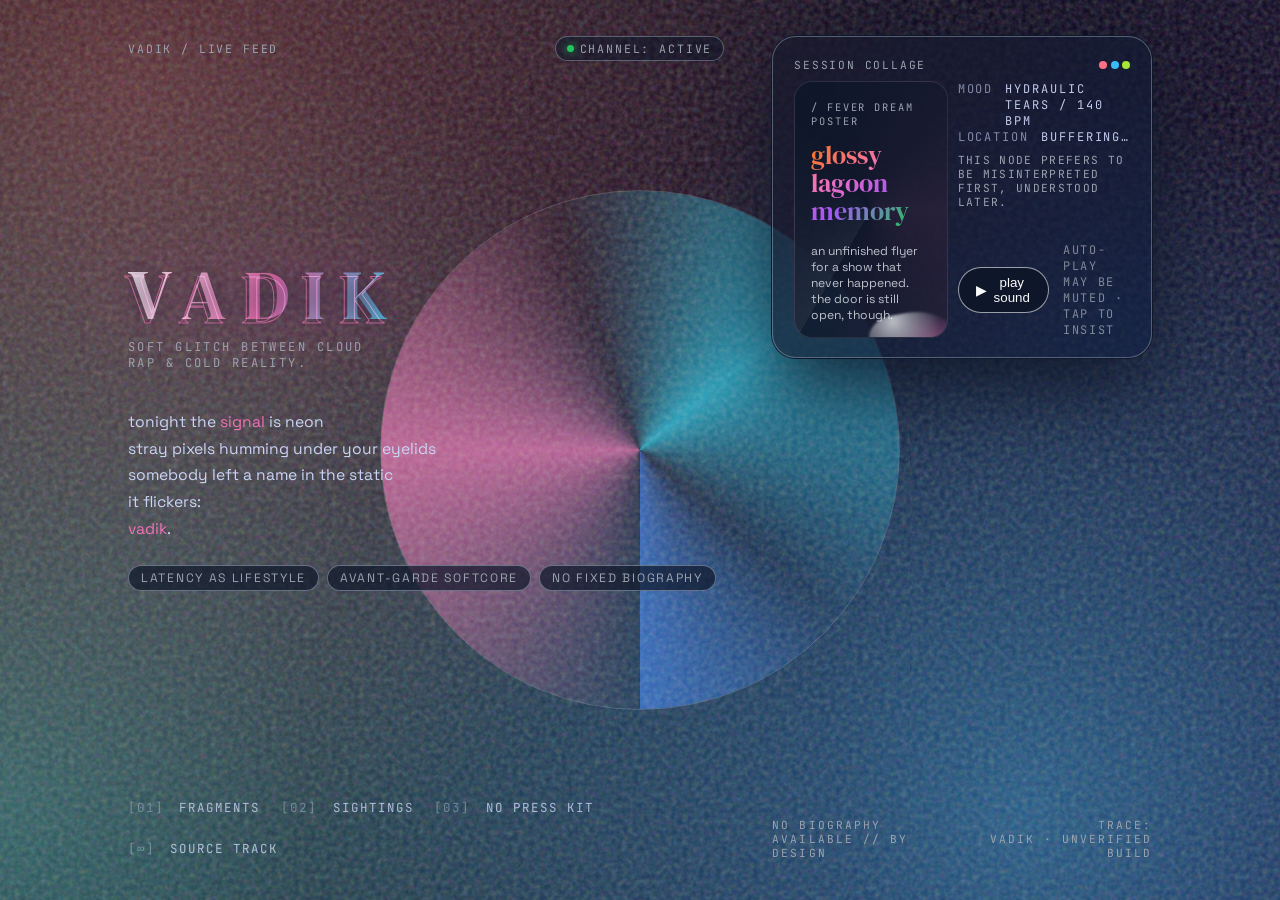
==== index.html @ 62a89b30 "Update index.html" ====
<!DOCTYPE html>
<html lang="en">
<head>
  <meta charset="UTF-8" />
  <title>VADIK :: overexposed / underdefined</title>
  <meta name="viewport" content="width=device-width, initial-scale=1.0" />

  <!-- Fonts -->
  <link rel="preconnect" href="https://fonts.googleapis.com">
  <link rel="preconnect" href="https://fonts.gstatic.com" crossorigin>
  <link
    href="https://fonts.googleapis.com/css2?family=Space+Grotesk:wght@300;400;500;700&family=DM+Serif+Display&family=JetBrains+Mono:wght@300;400;500&display=swap"
    rel="stylesheet">

  <style>
    :root {
      --bg-0: #05010a;
      --bg-1: #0b0329;
      --bg-2: #e11d48;
      --bg-3: #22d3ee;
      --fg-main: #f9fafb;
      --fg-soft: #cbd5f5;
      --fg-muted: #9ca3af;
      --accent-1: #f97316;
      --accent-2: #8b5cf6;
    }

    * {
      margin: 0;
      padding: 0;
      box-sizing: border-box;
    }

    html, body {
      height: 100%;
      width: 100%;
    }

    body {
      font-family: "Space Grotesk", system-ui, -apple-system, BlinkMacSystemFont, "Segoe UI", sans-serif;
      background:
        radial-gradient(circle at 10% 10%, rgba(248, 113, 113, 0.34), transparent 55%),
        radial-gradient(circle at 80% 90%, rgba(56, 189, 248, 0.46), transparent 55%),
        radial-gradient(circle at 0% 90%, rgba(94, 234, 212, 0.4), transparent 55%),
        linear-gradient(135deg, var(--bg-0), var(--bg-1));
      color: var(--fg-main);
      overflow: hidden;
      position: relative;
      isolation: isolate;
    }

    /* noisy overlay */
    .noise {
      position: fixed;
      inset: -10px;
      pointer-events: none;
      mix-blend-mode: soft-light;
      opacity: 0.35;
      z-index: -1;
      background-image: url("data:image/svg+xml,%3Csvg viewBox='0 0 140 140' xmlns='http://www.w3.org/2000/svg'%3E%3Cfilter id='n'%3E%3CfeTurbulence type='fractalNoise' baseFrequency='1.2' numOctaves='2' stitchTiles='noStitch'/%3E%3C/filter%3E%3Crect width='100%25' height='100%25' filter='url(%23n)' opacity='0.9'/%3E%3C/svg%3E");
    }

    /* rotating halo disc */
    .halo {
      position: fixed;
      width: 520px;
      height: 520px;
      border-radius: 50%;
      border: 1px solid rgba(248, 250, 252, 0.18);
      top: 50%;
      left: 50%;
      transform: translate(-50%, -50%);
      mix-blend-mode: screen;
      pointer-events: none;
      overflow: hidden;
    }

    .halo::before {
      content: "";
      position: absolute;
      inset: -40%;
      background:
        conic-gradient(from 180deg,
          rgba(244, 114, 182, 0.0) 0deg,
          rgba(244, 114, 182, 0.9) 90deg,
          rgba(59, 130, 246, 0.0) 160deg,
          rgba(34, 211, 238, 0.9) 230deg,
          rgba(244, 114, 182, 0.0) 310deg,
          rgba(59, 130, 246, 0.8) 360deg
        );
      animation: spin 32s linear infinite;
      opacity: 0.75;
    }

    @keyframes spin {
      to {
        transform: rotate(360deg);
      }
    }

    /* layout */
    .shell {
      position: relative;
      display: grid;
      grid-template-columns: minmax(0, 2.2fr) minmax(0, 1.4fr);
      gap: 3rem;
      padding: 2.25rem 3rem 2.5rem;
      height: 100vh;
      max-width: 1120px;
      margin: 0 auto;
      z-index: 1;
    }

    @media (max-width: 880px) {
      .shell {
        grid-template-columns: minmax(0, 1fr);
        padding: 1.8rem 1.4rem 2.1rem;
      }
    }

    .left {
      display: flex;
      flex-direction: column;
      justify-content: space-between;
      min-height: 0;
    }

    .right {
      display: flex;
      flex-direction: column;
      justify-content: space-between;
      gap: 1.75rem;
      min-height: 0;
    }

    /* header strip */
    .top-bar {
      display: flex;
      justify-content: space-between;
      align-items: center;
      font-family: "JetBrains Mono", monospace;
      font-size: 0.72rem;
      letter-spacing: 0.16em;
      text-transform: uppercase;
      color: var(--fg-muted);
    }

    .top-pill {
      padding: 0.24rem 0.7rem;
      border-radius: 999px;
      border: 1px solid rgba(148, 163, 184, 0.5);
      background: rgba(15, 23, 42, 0.55);
      display: inline-flex;
      align-items: center;
      gap: 0.35rem;
    }

    .top-dot {
      width: 7px;
      height: 7px;
      border-radius: 999px;
      background: #22c55e;
      box-shadow: 0 0 9px rgba(34, 197, 94, 0.9);
    }

    /* main wordmark */
    .brand {
      margin-top: 2.2rem;
      position: relative;
    }

    .brand-name {
      font-family: "DM Serif Display", "Times New Roman", serif;
      font-size: clamp(3rem, 6vw, 4.4rem);
      letter-spacing: 0.24em;
      text-transform: uppercase;
      line-height: 0.9;
      position: relative;
      display: inline-block;
    }

    .brand-name::before {
      content: "VADIK";
      position: absolute;
      inset: 0;
      transform: translate(-3px, 4px);
      color: transparent;
      -webkit-text-stroke: 1px rgba(244, 114, 182, 0.9);
      text-stroke: 1px rgba(244, 114, 182, 0.9);
      opacity: 0.7;
      mix-blend-mode: screen;
    }

    .brand-name span {
      background: linear-gradient(110deg, #f9fafb, #f472b6, #22d3ee);
      -webkit-background-clip: text;
      background-clip: text;
      color: transparent;
      text-shadow:
        0 0 28px rgba(15, 23, 42, 0.9),
        0 0 60px rgba(244, 114, 182, 0.85);
    }

    .brand-caption {
      margin-top: 0.8rem;
      font-family: "JetBrains Mono", monospace;
      font-size: 0.76rem;
      text-transform: uppercase;
      letter-spacing: 0.2em;
      color: var(--fg-muted);
      max-width: 16rem;
    }

    /* poetic block */
    .poem {
      margin-top: 2.4rem;
      font-size: 0.98rem;
      max-width: 30rem;
      line-height: 1.7;
      color: var(--fg-soft);
    }

    .poem span.accent {
      color: #f472b6;
    }

    .labels-row {
      display: flex;
      flex-wrap: wrap;
      gap: 0.5rem;
      margin-top: 1.4rem;
    }

    .label {
      border-radius: 999px;
      padding: 0.26rem 0.75rem;
      border: 1px solid rgba(148, 163, 184, 0.6);
      background: rgba(15, 23, 42, 0.7);
      font-size: 0.76rem;
      text-transform: uppercase;
      letter-spacing: 0.14em;
      color: var(--fg-muted);
    }

    /* bottom left: small nav */
    .nav-row {
      margin-top: 2.6rem;
      display: flex;
      flex-wrap: wrap;
      gap: 1.3rem;
      font-family: "JetBrains Mono", monospace;
      font-size: 0.78rem;
      text-transform: uppercase;
      letter-spacing: 0.16em;
    }

    .nav-link {
      position: relative;
      color: var(--fg-soft);
      text-decoration: none;
      padding-bottom: 0.18rem;
      opacity: 0.82;
    }

    .nav-link::after {
      content: "";
      position: absolute;
      left: 0;
      bottom: 0;
      width: 0%;
      height: 1px;
      background: linear-gradient(90deg, #f97316, #f472b6, #22d3ee);
      transition: width 0.32s ease-out;
    }

    .nav-link:hover::after {
      width: 100%;
    }

    .nav-link span.key {
      opacity: 0.5;
      margin-right: 0.4rem;
    }

    /* right side: collage + “terminal” + audio */
    .block {
      border-radius: 24px;
      border: 1px solid rgba(148, 163, 184, 0.5);
      background:
        linear-gradient(135deg, rgba(15, 23, 42, 0.8), rgba(15, 23, 42, 0.65));
      box-shadow:
        0 0 0 1px rgba(15, 23, 42, 1),
        0 30px 80px rgba(15, 23, 42, 0.9);
      padding: 1.3rem 1.3rem 1.15rem;
      position: relative;
      overflow: hidden;
    }

    .block::before {
      content: "";
      position: absolute;
      inset: -60%;
      background:
        radial-gradient(circle at 20% 20%, rgba(248, 113, 113, 0.15), transparent 65%),
        radial-gradient(circle at 80% 80%, rgba(59, 130, 246, 0.2), transparent 70%);
      opacity: 0.9;
      mix-blend-mode: soft-light;
      pointer-events: none;
    }

    .block-inner {
      position: relative;
      z-index: 1;
    }

    .block-header {
      display: flex;
      align-items: center;
      justify-content: space-between;
      font-family: "JetBrains Mono", monospace;
      font-size: 0.7rem;
      text-transform: uppercase;
      letter-spacing: 0.16em;
      color: var(--fg-muted);
      margin-bottom: 0.6rem;
    }

    .block-dots {
      display: inline-flex;
      gap: 0.22rem;
    }

    .dot {
      width: 8px;
      height: 8px;
      border-radius: 999px;
      background: #6b7280;
    }

    .dot--pink { background: #fb7185; }
    .dot--blue { background: #38bdf8; }
    .dot--lime { background: #a3e635; }

    .canvas {
      display: grid;
      grid-template-columns: 3fr 2fr;
      gap: 0.6rem;
      margin-top: 0.4rem;
      align-items: stretch;
    }

    @media (max-width: 880px) {
      .canvas {
        grid-template-columns: minmax(0, 1fr);
      }
    }

    .poster {
      border-radius: 18px;
      border: 1px solid rgba(248, 250, 252, 0.1);
      background:
        linear-gradient(145deg, rgba(15, 23, 42, 0.95), rgba(15, 23, 42, 0.7)),
        conic-gradient(from 210deg, rgba(248, 250, 252, 0.3), transparent, rgba(244, 114, 182, 0.5), transparent);
      padding: 1.1rem 1rem 0.9rem;
      position: relative;
      overflow: hidden;
    }

    .poster-tag {
      font-family: "JetBrains Mono", monospace;
      font-size: 0.65rem;
      letter-spacing: 0.18em;
      text-transform: uppercase;
      color: var(--fg-muted);
      margin-bottom: 0.8rem;
    }

    .poster-main {
      font-family: "DM Serif Display", serif;
      font-size: 1.6rem;
      line-height: 1.1;
      max-width: 11rem;
    }

    .poster-main span {
      background: linear-gradient(130deg, #f97316, #f472b6, #a855f7, #22c55e);
      -webkit-background-clip: text;
      background-clip: text;
      color: transparent;
    }

    .poster-scribble {
      position: absolute;
      right: -8%;
      bottom: -16%;
      width: 58%;
      aspect-ratio: 4 / 3;
      border-radius: 36% 64% 56% 44%;
      background:
        radial-gradient(circle at 30% 10%, rgba(248, 250, 252, 0.9), transparent 55%),
        radial-gradient(circle at 70% 80%, rgba(244, 114, 182, 0.9), transparent 62%);
      mix-blend-mode: screen;
      opacity: 0.8;
      filter: blur(1px);
      transform: rotate(-10deg);
    }

    .poster-caption {
      margin-top: 1.1rem;
      font-size: 0.76rem;
      color: rgba(209, 213, 219, 0.9);
      max-width: 14rem;
    }

    .side-meta {
      display: flex;
      flex-direction: column;
      justify-content: space-between;
      gap: 0.8rem;
      font-family: "JetBrains Mono", monospace;
      font-size: 0.75rem;
      color: var(--fg-soft);
    }

    .meta-line {
      display: flex;
      justify-content: space-between;
      gap: 0.75rem;
      text-transform: uppercase;
      letter-spacing: 0.16em;
    }

    .meta-label {
      opacity: 0.6;
    }

    .meta-value {
      opacity: 0.95;
    }

    .meta-small {
      margin-top: 0.5rem;
      font-size: 0.7rem;
      color: var(--fg-muted);
      letter-spacing: 0.12em;
      text-transform: uppercase;
    }

    /* audio controls */
    .audio-strip {
      margin-top: 1.1rem;
      display: flex;
      align-items: center;
      justify-content: space-between;
      gap: 0.9rem;
      font-family: "JetBrains Mono", monospace;
      font-size: 0.74rem;
      color: var(--fg-muted);
      text-transform: uppercase;
      letter-spacing: 0.14em;
    }

    .audio-button {
      border-radius: 999px;
      border: 1px solid rgba(248, 250, 252, 0.6);
      padding: 0.42rem 1.1rem;
      background: rgba(15, 23, 42, 0.9);
      color: var(--fg-main);
      cursor: pointer;
      display: inline-flex;
      align-items: center;
      gap: 0.4rem;
      transition: transform 0.09s ease-out, box-shadow 0.09s ease-out, background 0.2s ease;
      box-shadow: 0 0 0 rgba(248, 250, 252, 0);
    }

    .audio-button:hover {
      transform: translateY(-1px);
      box-shadow: 0 10px 24px rgba(15, 23, 42, 0.9);
      background: linear-gradient(120deg, rgba(248, 250, 252, 0.9), rgba(248, 250, 252, 0.8));
      color: #020617;
    }

    .audio-status {
      opacity: 0.8;
    }

    .audio-icon {
      font-size: 0.9rem;
    }

    /* bottom right: footer text */
    .footer {
      font-family: "JetBrains Mono", monospace;
      font-size: 0.7rem;
      color: var(--fg-muted);
      text-transform: uppercase;
      letter-spacing: 0.18em;
      display: flex;
      justify-content: space-between;
      gap: 0.8rem;
      margin-top: 0.6rem;
    }

    .footer span:nth-child(2) {
      text-align: right;
    }

    /* hidden YouTube iframe: audio only */
    .audio-shell {
      position: fixed;
      width: 1px;
      height: 1px;
      bottom: 0;
      left: 0;
      opacity: 0;
      pointer-events: none;
      z-index: -1;
    }
  </style>
</head>
<body>
  <div class="noise"></div>
  <div class="halo"></div>

  <!-- Hidden audio-only YouTube player
       Replace scQsuuFqCrA with your preferred video ID.
       Note: many browsers will block autoplay with sound until the user interacts. -->
  <div class="audio-shell" aria-hidden="true">
    <iframe
      id="bg-audio"
      src="https://www.youtube.com/embed/scQsuuFqCrA?autoplay=1&controls=0&loop=1&playlist=scQsuuFqCrA"
      title="Background audio"
      frameborder="0"
      allow="autoplay; encrypted-media"
      allowfullscreen>
    </iframe>
  </div>

  <main class="shell">
    <section class="left">
      <header class="top-bar">
        <span>VADIK / live feed</span>
        <span class="top-pill">
          <span class="top-dot"></span>
          channel: active
        </span>
      </header>

      <div>
        <div class="brand">
          <div class="brand-name">
            <span>VADIK</span>
          </div>
          <div class="brand-caption">
            soft glitch between cloud rap &amp; cold reality.
          </div>
        </div>

        <div class="poem">
          tonight the <span class="accent">signal</span> is neon<br>
          stray pixels humming under your eyelids<br>
          somebody left a name in the static<br>
          it flickers:<br>
          <span class="accent">vadik</span>.
        </div>

        <div class="labels-row">
          <span class="label">latency as lifestyle</span>
          <span class="label">avant-garde softcore</span>
          <span class="label">no fixed biography</span>
        </div>
      </div>

      <div>
        <nav class="nav-row">
          <!-- replace hrefs later with your real links -->
          <a class="nav-link" href="#">
            <span class="key">[01]</span> fragments
          </a>
          <a class="nav-link" href="#">
            <span class="key">[02]</span> sightings
          </a>
          <a class="nav-link" href="#">
            <span class="key">[03]</span> no press kit
          </a>
          <a class="nav-link" href="https://youtube.com/watch?v=scQsuuFqCrA" target="_blank" rel="noopener">
            <span class="key">[∞]</span> source track
          </a>
        </nav>
      </div>
    </section>

    <section class="right">
      <div class="block">
        <div class="block-inner">
          <div class="block-header">
            <span>SESSION COLLAGE</span>
            <div class="block-dots">
              <span class="dot dot--pink"></span>
              <span class="dot dot--blue"></span>
              <span class="dot dot--lime"></span>
            </div>
          </div>

          <div class="canvas">
            <div class="poster">
              <div class="poster-tag">/ fever dream poster</div>
              <div class="poster-main">
                <span>glossy<br>lagoon<br>memory</span>
              </div>
              <div class="poster-caption">
                an unfinished flyer for a show that never happened.
                the door is still open, though.
              </div>
              <div class="poster-scribble"></div>
            </div>

            <div class="side-meta">
              <div>
                <div class="meta-line">
                  <span class="meta-label">mood</span>
                  <span class="meta-value">hydraulic tears / 140 bpm</span>
                </div>
                <div class="meta-line">
                  <span class="meta-label">location</span>
                  <span class="meta-value">buffering…</span>
                </div>
                <div class="meta-small">
                  this node prefers to be misinterpreted first, understood later.
                </div>
              </div>

              <div class="audio-strip">
                <button class="audio-button" id="play-audio">
                  <span class="audio-icon">▶</span>
                  <span>play sound</span>
                </button>
                <span class="audio-status" id="audio-status">
                  auto-play may be muted · tap to insist
                </span>
              </div>
            </div>
          </div>
        </div>
      </div>

      <footer class="footer">
        <span>no biography available // by design</span>
        <span>trace: VADIK&nbsp;·&nbsp;unverified build</span>
      </footer>
    </section>
  </main>

  <script>
    // IMPORTANT:
    // Many browsers will block autoplay with sound.
    // The hidden iframe tries anyway.
    // This button gives the user a clear way to "force" the sound.
    document.getElementById("play-audio").addEventListener("click", function () {
      const iframe = document.getElementById("bg-audio");
      // Reloading the iframe src on click is a simple way to retrigger playback after user interaction
      const src = iframe.getAttribute("src");
      iframe.setAttribute("src", src);
      const status = document.getElementById("audio-status");
      status.textContent = "sound requested // if still silent, your browser is strict.";
    });
  </script>
</body>
</html>
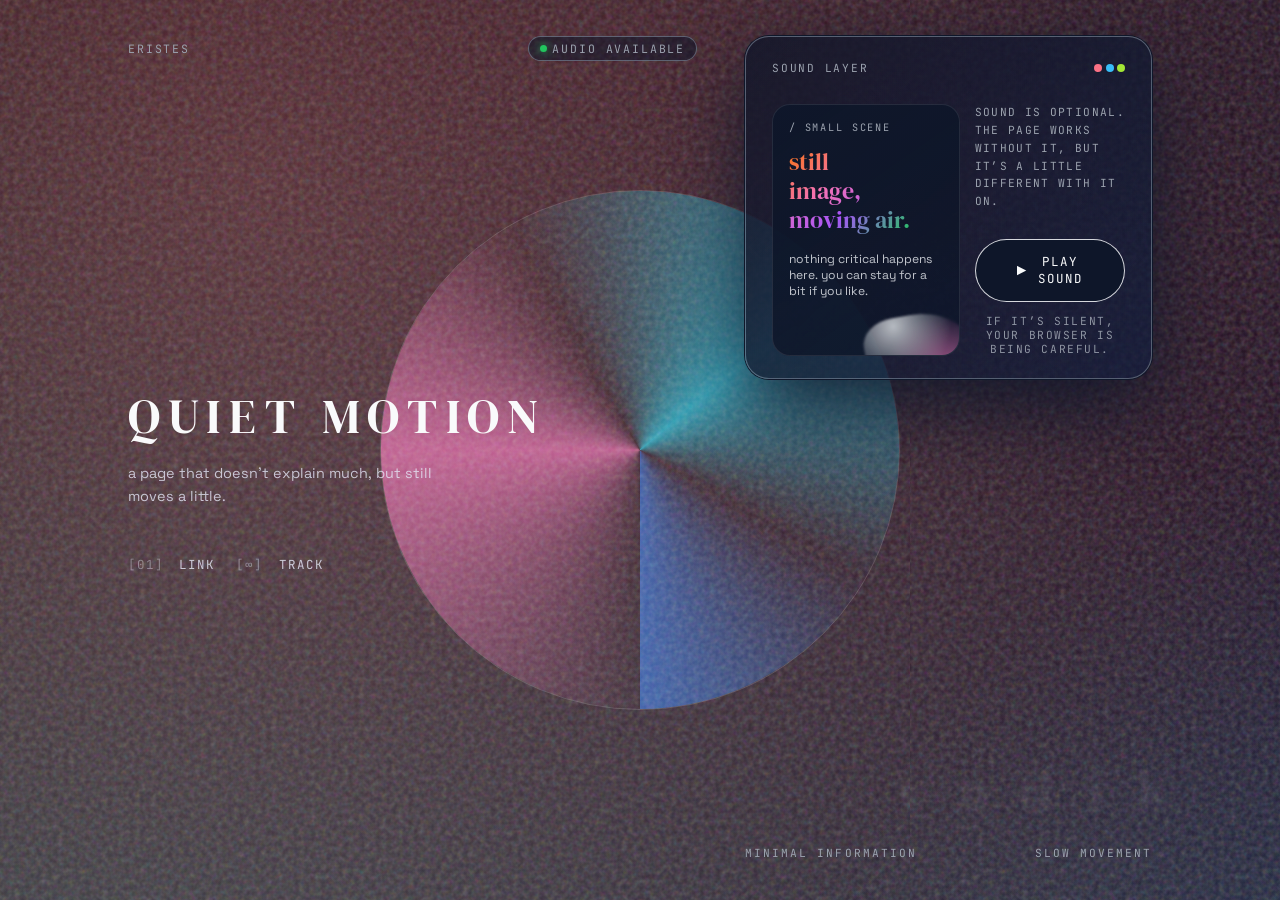
==== commit d24193f9: "Update index.html" ====
--- a/index.html
+++ b/index.html
@@ -2,7 +2,7 @@
 <html lang="en">
 <head>
   <meta charset="UTF-8" />
-  <title>VADIK :: overexposed / underdefined</title>
+  <title>eristes</title>
   <meta name="viewport" content="width=device-width, initial-scale=1.0" />
 
   <!-- Fonts -->
@@ -16,13 +16,9 @@
     :root {
       --bg-0: #05010a;
       --bg-1: #0b0329;
-      --bg-2: #e11d48;
-      --bg-3: #22d3ee;
       --fg-main: #f9fafb;
-      --fg-soft: #cbd5f5;
+      --fg-soft: #e5e7f7;
       --fg-muted: #9ca3af;
-      --accent-1: #f97316;
-      --accent-2: #8b5cf6;
     }
 
     * {
@@ -39,14 +35,28 @@
     body {
       font-family: "Space Grotesk", system-ui, -apple-system, BlinkMacSystemFont, "Segoe UI", sans-serif;
       background:
-        radial-gradient(circle at 10% 10%, rgba(248, 113, 113, 0.34), transparent 55%),
-        radial-gradient(circle at 80% 90%, rgba(56, 189, 248, 0.46), transparent 55%),
-        radial-gradient(circle at 0% 90%, rgba(94, 234, 212, 0.4), transparent 55%),
+        radial-gradient(circle at 10% 10%, rgba(248, 113, 113, 0.32), transparent 55%),
+        radial-gradient(circle at 80% 90%, rgba(56, 189, 248, 0.42), transparent 55%),
+        radial-gradient(circle at 0% 90%, rgba(94, 234, 212, 0.35), transparent 55%),
         linear-gradient(135deg, var(--bg-0), var(--bg-1));
+      background-size: 200% 200%;
+      animation: bgShift 140s ease-in-out infinite alternate;
       color: var(--fg-main);
       overflow: hidden;
       position: relative;
       isolation: isolate;
+    }
+
+    @keyframes bgShift {
+      0% {
+        background-position: 0% 0%;
+      }
+      50% {
+        background-position: 100% 60%;
+      }
+      100% {
+        background-position: 0% 100%;
+      }
     }
 
     /* noisy overlay */
@@ -55,7 +65,7 @@
       inset: -10px;
       pointer-events: none;
       mix-blend-mode: soft-light;
-      opacity: 0.35;
+      opacity: 0.32;
       z-index: -1;
       background-image: url("data:image/svg+xml,%3Csvg viewBox='0 0 140 140' xmlns='http://www.w3.org/2000/svg'%3E%3Cfilter id='n'%3E%3CfeTurbulence type='fractalNoise' baseFrequency='1.2' numOctaves='2' stitchTiles='noStitch'/%3E%3C/filter%3E%3Crect width='100%25' height='100%25' filter='url(%23n)' opacity='0.9'/%3E%3C/svg%3E");
     }
@@ -66,7 +76,7 @@
       width: 520px;
       height: 520px;
       border-radius: 50%;
-      border: 1px solid rgba(248, 250, 252, 0.18);
+      border: 1px solid rgba(248, 250, 252, 0.16);
       top: 50%;
       left: 50%;
       transform: translate(-50%, -50%);
@@ -82,14 +92,14 @@
       background:
         conic-gradient(from 180deg,
           rgba(244, 114, 182, 0.0) 0deg,
-          rgba(244, 114, 182, 0.9) 90deg,
-          rgba(59, 130, 246, 0.0) 160deg,
-          rgba(34, 211, 238, 0.9) 230deg,
-          rgba(244, 114, 182, 0.0) 310deg,
-          rgba(59, 130, 246, 0.8) 360deg
+          rgba(244, 114, 182, 0.85) 90deg,
+          rgba(59, 130, 246, 0.0) 150deg,
+          rgba(34, 211, 238, 0.85) 230deg,
+          rgba(244, 114, 182, 0.0) 300deg,
+          rgba(59, 130, 246, 0.75) 360deg
         );
-      animation: spin 32s linear infinite;
-      opacity: 0.75;
+      animation: spin 90s linear infinite;
+      opacity: 0.8;
     }
 
     @keyframes spin {
@@ -98,11 +108,28 @@
       }
     }
 
+    /* foggy single "vadik" */
+    .fog-name {
+      position: fixed;
+      bottom: 8%;
+      right: 6%;
+      font-family: "DM Serif Display", "Times New Roman", serif;
+      font-size: clamp(2.5rem, 5vw, 3.5rem);
+      text-transform: lowercase;
+      letter-spacing: 0.6em;
+      color: #f9fafb;
+      opacity: 0.06;
+      filter: blur(2.4px);
+      mix-blend-mode: soft-light;
+      pointer-events: none;
+      white-space: nowrap;
+    }
+
     /* layout */
     .shell {
       position: relative;
       display: grid;
-      grid-template-columns: minmax(0, 2.2fr) minmax(0, 1.4fr);
+      grid-template-columns: minmax(0, 2.1fr) minmax(0, 1.5fr);
       gap: 3rem;
       padding: 2.25rem 3rem 2.5rem;
       height: 100vh;
@@ -163,88 +190,32 @@
       box-shadow: 0 0 9px rgba(34, 197, 94, 0.9);
     }
 
-    /* main wordmark */
-    .brand {
-      margin-top: 2.2rem;
-      position: relative;
-    }
-
-    .brand-name {
-      font-family: "DM Serif Display", "Times New Roman", serif;
-      font-size: clamp(3rem, 6vw, 4.4rem);
-      letter-spacing: 0.24em;
-      text-transform: uppercase;
-      line-height: 0.9;
-      position: relative;
-      display: inline-block;
-    }
-
-    .brand-name::before {
-      content: "VADIK";
-      position: absolute;
-      inset: 0;
-      transform: translate(-3px, 4px);
-      color: transparent;
-      -webkit-text-stroke: 1px rgba(244, 114, 182, 0.9);
-      text-stroke: 1px rgba(244, 114, 182, 0.9);
-      opacity: 0.7;
-      mix-blend-mode: screen;
-    }
-
-    .brand-name span {
-      background: linear-gradient(110deg, #f9fafb, #f472b6, #22d3ee);
-      -webkit-background-clip: text;
-      background-clip: text;
-      color: transparent;
-      text-shadow:
-        0 0 28px rgba(15, 23, 42, 0.9),
-        0 0 60px rgba(244, 114, 182, 0.85);
-    }
-
-    .brand-caption {
+    /* minimal left content */
+    .left-main {
+      margin-top: 2.4rem;
+    }
+
+    .left-title {
+      font-family: "DM Serif Display", serif;
+      font-size: clamp(2.1rem, 4vw, 3rem);
+      letter-spacing: 0.18em;
+      text-transform: uppercase;
+    }
+
+    .left-sub {
       margin-top: 0.8rem;
-      font-family: "JetBrains Mono", monospace;
-      font-size: 0.76rem;
-      text-transform: uppercase;
-      letter-spacing: 0.2em;
-      color: var(--fg-muted);
-      max-width: 16rem;
-    }
-
-    /* poetic block */
-    .poem {
-      margin-top: 2.4rem;
-      font-size: 0.98rem;
-      max-width: 30rem;
-      line-height: 1.7;
+      font-size: 0.9rem;
+      max-width: 22rem;
+      line-height: 1.6;
       color: var(--fg-soft);
     }
 
-    .poem span.accent {
-      color: #f472b6;
-    }
-
-    .labels-row {
-      display: flex;
-      flex-wrap: wrap;
-      gap: 0.5rem;
-      margin-top: 1.4rem;
-    }
-
-    .label {
-      border-radius: 999px;
-      padding: 0.26rem 0.75rem;
-      border: 1px solid rgba(148, 163, 184, 0.6);
-      background: rgba(15, 23, 42, 0.7);
-      font-size: 0.76rem;
-      text-transform: uppercase;
-      letter-spacing: 0.14em;
-      color: var(--fg-muted);
-    }
-
-    /* bottom left: small nav */
+    .left-sub span {
+      opacity: 0.8;
+    }
+
     .nav-row {
-      margin-top: 2.6rem;
+      margin-top: 3rem;
       display: flex;
       flex-wrap: wrap;
       gap: 1.3rem;
@@ -282,16 +253,16 @@
       margin-right: 0.4rem;
     }
 
-    /* right side: collage + “terminal” + audio */
+    /* right side block */
     .block {
       border-radius: 24px;
       border: 1px solid rgba(148, 163, 184, 0.5);
       background:
-        linear-gradient(135deg, rgba(15, 23, 42, 0.8), rgba(15, 23, 42, 0.65));
+        linear-gradient(135deg, rgba(15, 23, 42, 0.9), rgba(15, 23, 42, 0.7));
       box-shadow:
         0 0 0 1px rgba(15, 23, 42, 1),
         0 30px 80px rgba(15, 23, 42, 0.9);
-      padding: 1.3rem 1.3rem 1.15rem;
+      padding: 1.5rem 1.6rem 1.4rem;
       position: relative;
       overflow: hidden;
     }
@@ -301,8 +272,8 @@
       position: absolute;
       inset: -60%;
       background:
-        radial-gradient(circle at 20% 20%, rgba(248, 113, 113, 0.15), transparent 65%),
-        radial-gradient(circle at 80% 80%, rgba(59, 130, 246, 0.2), transparent 70%);
+        radial-gradient(circle at 20% 20%, rgba(248, 113, 113, 0.18), transparent 65%),
+        radial-gradient(circle at 80% 80%, rgba(59, 130, 246, 0.18), transparent 70%);
       opacity: 0.9;
       mix-blend-mode: soft-light;
       pointer-events: none;
@@ -311,6 +282,11 @@
     .block-inner {
       position: relative;
       z-index: 1;
+      height: 100%;
+      display: flex;
+      flex-direction: column;
+      justify-content: space-between;
+      gap: 1.5rem;
     }
 
     .block-header {
@@ -322,7 +298,7 @@
       text-transform: uppercase;
       letter-spacing: 0.16em;
       color: var(--fg-muted);
-      margin-bottom: 0.6rem;
+      margin-bottom: 0.3rem;
     }
 
     .block-dots {
@@ -343,9 +319,8 @@
 
     .canvas {
       display: grid;
-      grid-template-columns: 3fr 2fr;
-      gap: 0.6rem;
-      margin-top: 0.4rem;
+      grid-template-columns: minmax(0, 1.5fr) minmax(0, 1.2fr);
+      gap: 0.9rem;
       align-items: stretch;
     }
 
@@ -357,28 +332,27 @@
 
     .poster {
       border-radius: 18px;
-      border: 1px solid rgba(248, 250, 252, 0.1);
+      border: 1px solid rgba(248, 250, 252, 0.09);
       background:
-        linear-gradient(145deg, rgba(15, 23, 42, 0.95), rgba(15, 23, 42, 0.7)),
-        conic-gradient(from 210deg, rgba(248, 250, 252, 0.3), transparent, rgba(244, 114, 182, 0.5), transparent);
-      padding: 1.1rem 1rem 0.9rem;
+        linear-gradient(145deg, rgba(15, 23, 42, 0.98), rgba(15, 23, 42, 0.8));
+      padding: 1rem 1rem 0.9rem;
       position: relative;
       overflow: hidden;
     }
 
     .poster-tag {
       font-family: "JetBrains Mono", monospace;
-      font-size: 0.65rem;
+      font-size: 0.64rem;
       letter-spacing: 0.18em;
       text-transform: uppercase;
       color: var(--fg-muted);
-      margin-bottom: 0.8rem;
+      margin-bottom: 0.9rem;
     }
 
     .poster-main {
       font-family: "DM Serif Display", serif;
-      font-size: 1.6rem;
-      line-height: 1.1;
+      font-size: 1.5rem;
+      line-height: 1.2;
       max-width: 11rem;
     }
 
@@ -387,6 +361,13 @@
       -webkit-background-clip: text;
       background-clip: text;
       color: transparent;
+    }
+
+    .poster-caption {
+      margin-top: 1rem;
+      font-size: 0.76rem;
+      color: rgba(209, 213, 219, 0.92);
+      max-width: 14rem;
     }
 
     .poster-scribble {
@@ -405,101 +386,83 @@
       transform: rotate(-10deg);
     }
 
-    .poster-caption {
-      margin-top: 1.1rem;
-      font-size: 0.76rem;
-      color: rgba(209, 213, 219, 0.9);
-      max-width: 14rem;
-    }
-
     .side-meta {
+      font-family: "JetBrains Mono", monospace;
+      font-size: 0.74rem;
+      color: var(--fg-soft);
       display: flex;
       flex-direction: column;
       justify-content: space-between;
-      gap: 0.8rem;
-      font-family: "JetBrains Mono", monospace;
-      font-size: 0.75rem;
-      color: var(--fg-soft);
-    }
-
-    .meta-line {
-      display: flex;
-      justify-content: space-between;
-      gap: 0.75rem;
-      text-transform: uppercase;
-      letter-spacing: 0.16em;
-    }
-
-    .meta-label {
-      opacity: 0.6;
-    }
-
-    .meta-value {
-      opacity: 0.95;
+      gap: 0.9rem;
     }
 
     .meta-small {
-      margin-top: 0.5rem;
       font-size: 0.7rem;
       color: var(--fg-muted);
       letter-spacing: 0.12em;
       text-transform: uppercase;
-    }
-
-    /* audio controls */
+      line-height: 1.6;
+    }
+
+    /* audio controls – central focus */
     .audio-strip {
-      margin-top: 1.1rem;
-      display: flex;
+      margin-top: 0.8rem;
+      display: flex;
+      flex-direction: column;
       align-items: center;
-      justify-content: space-between;
-      gap: 0.9rem;
-      font-family: "JetBrains Mono", monospace;
-      font-size: 0.74rem;
-      color: var(--fg-muted);
-      text-transform: uppercase;
-      letter-spacing: 0.14em;
+      gap: 0.75rem;
+      text-align: center;
     }
 
     .audio-button {
       border-radius: 999px;
-      border: 1px solid rgba(248, 250, 252, 0.6);
-      padding: 0.42rem 1.1rem;
-      background: rgba(15, 23, 42, 0.9);
+      border: 1px solid rgba(248, 250, 252, 0.85);
+      padding: 0.85rem 2.6rem;
+      background: rgba(15, 23, 42, 0.96);
       color: var(--fg-main);
       cursor: pointer;
       display: inline-flex;
       align-items: center;
-      gap: 0.4rem;
-      transition: transform 0.09s ease-out, box-shadow 0.09s ease-out, background 0.2s ease;
+      gap: 0.6rem;
+      transition: transform 0.1s ease-out, box-shadow 0.12s ease-out, background 0.2s ease;
       box-shadow: 0 0 0 rgba(248, 250, 252, 0);
+      font-family: "JetBrains Mono", monospace;
+      font-size: 0.78rem;
+      text-transform: uppercase;
+      letter-spacing: 0.16em;
     }
 
     .audio-button:hover {
       transform: translateY(-1px);
-      box-shadow: 0 10px 24px rgba(15, 23, 42, 0.9);
-      background: linear-gradient(120deg, rgba(248, 250, 252, 0.9), rgba(248, 250, 252, 0.8));
+      box-shadow: 0 12px 26px rgba(15, 23, 42, 0.95);
+      background: linear-gradient(120deg, rgba(248, 250, 252, 0.96), rgba(248, 250, 252, 0.9));
       color: #020617;
     }
 
+    .audio-icon {
+      font-size: 0.95rem;
+    }
+
     .audio-status {
-      opacity: 0.8;
-    }
-
-    .audio-icon {
-      font-size: 0.9rem;
-    }
-
-    /* bottom right: footer text */
-    .footer {
       font-family: "JetBrains Mono", monospace;
       font-size: 0.7rem;
       color: var(--fg-muted);
+      letter-spacing: 0.14em;
+      text-transform: uppercase;
+      opacity: 0.9;
+    }
+
+    /* footer */
+    .footer {
+      font-family: "JetBrains Mono", monospace;
+      font-size: 0.7rem;
+      color: var(--fg-muted);
       text-transform: uppercase;
       letter-spacing: 0.18em;
       display: flex;
       justify-content: space-between;
       gap: 0.8rem;
-      margin-top: 0.6rem;
+      margin-top: 0.7rem;
     }
 
     .footer span:nth-child(2) {
@@ -522,10 +485,10 @@
 <body>
   <div class="noise"></div>
   <div class="halo"></div>
+  <div class="fog-name">vadik</div>
 
   <!-- Hidden audio-only YouTube player
-       Replace scQsuuFqCrA with your preferred video ID.
-       Note: many browsers will block autoplay with sound until the user interacts. -->
+       Uses the track ID you provided: scQsuuFqCrA -->
   <div class="audio-shell" aria-hidden="true">
     <iframe
       id="bg-audio"
@@ -540,62 +503,41 @@
   <main class="shell">
     <section class="left">
       <header class="top-bar">
-        <span>VADIK / live feed</span>
+        <span>eristes</span>
         <span class="top-pill">
           <span class="top-dot"></span>
-          channel: active
+          audio available
         </span>
       </header>
 
-      <div>
-        <div class="brand">
-          <div class="brand-name">
-            <span>VADIK</span>
-          </div>
-          <div class="brand-caption">
-            soft glitch between cloud rap &amp; cold reality.
-          </div>
+      <div class="left-main">
+        <div class="left-title">
+          quiet motion
         </div>
-
-        <div class="poem">
-          tonight the <span class="accent">signal</span> is neon<br>
-          stray pixels humming under your eyelids<br>
-          somebody left a name in the static<br>
-          it flickers:<br>
-          <span class="accent">vadik</span>.
+        <div class="left-sub">
+          <span>
+            a page that doesn’t explain much, but still moves a little.
+          </span>
         </div>
 
-        <div class="labels-row">
-          <span class="label">latency as lifestyle</span>
-          <span class="label">avant-garde softcore</span>
-          <span class="label">no fixed biography</span>
-        </div>
-      </div>
-
-      <div>
         <nav class="nav-row">
-          <!-- replace hrefs later with your real links -->
           <a class="nav-link" href="#">
-            <span class="key">[01]</span> fragments
-          </a>
-          <a class="nav-link" href="#">
-            <span class="key">[02]</span> sightings
-          </a>
-          <a class="nav-link" href="#">
-            <span class="key">[03]</span> no press kit
+            <span class="key">[01]</span> link
           </a>
           <a class="nav-link" href="https://youtube.com/watch?v=scQsuuFqCrA" target="_blank" rel="noopener">
-            <span class="key">[∞]</span> source track
+            <span class="key">[∞]</span> track
           </a>
         </nav>
       </div>
+
+      <div></div>
     </section>
 
     <section class="right">
       <div class="block">
         <div class="block-inner">
           <div class="block-header">
-            <span>SESSION COLLAGE</span>
+            <span>sound layer</span>
             <div class="block-dots">
               <span class="dot dot--pink"></span>
               <span class="dot dot--blue"></span>
@@ -605,30 +547,20 @@
 
           <div class="canvas">
             <div class="poster">
-              <div class="poster-tag">/ fever dream poster</div>
+              <div class="poster-tag">/ small scene</div>
               <div class="poster-main">
-                <span>glossy<br>lagoon<br>memory</span>
+                <span>still<br>image,<br>moving air.</span>
               </div>
               <div class="poster-caption">
-                an unfinished flyer for a show that never happened.
-                the door is still open, though.
+                nothing critical happens here. you can stay for a bit if you like.
               </div>
               <div class="poster-scribble"></div>
             </div>
 
             <div class="side-meta">
-              <div>
-                <div class="meta-line">
-                  <span class="meta-label">mood</span>
-                  <span class="meta-value">hydraulic tears / 140 bpm</span>
-                </div>
-                <div class="meta-line">
-                  <span class="meta-label">location</span>
-                  <span class="meta-value">buffering…</span>
-                </div>
-                <div class="meta-small">
-                  this node prefers to be misinterpreted first, understood later.
-                </div>
+              <div class="meta-small">
+                sound is optional.
+                the page works without it, but it’s a little different with it on.
               </div>
 
               <div class="audio-strip">
@@ -637,7 +569,7 @@
                   <span>play sound</span>
                 </button>
                 <span class="audio-status" id="audio-status">
-                  auto-play may be muted · tap to insist
+                  if it’s silent, your browser is being careful.
                 </span>
               </div>
             </div>
@@ -646,24 +578,23 @@
       </div>
 
       <footer class="footer">
-        <span>no biography available // by design</span>
-        <span>trace: VADIK&nbsp;·&nbsp;unverified build</span>
+        <span>minimal information</span>
+        <span>slow movement</span>
       </footer>
     </section>
   </main>
 
   <script>
-    // IMPORTANT:
     // Many browsers will block autoplay with sound.
     // The hidden iframe tries anyway.
-    // This button gives the user a clear way to "force" the sound.
+    // The button lets the user explicitly request sound.
     document.getElementById("play-audio").addEventListener("click", function () {
       const iframe = document.getElementById("bg-audio");
-      // Reloading the iframe src on click is a simple way to retrigger playback after user interaction
       const src = iframe.getAttribute("src");
+      // Retrigger playback after user interaction
       iframe.setAttribute("src", src);
       const status = document.getElementById("audio-status");
-      status.textContent = "sound requested // if still silent, your browser is strict.";
+      status.textContent = "sound requested. if nothing changes, the browser decided to stay silent.";
     });
   </script>
 </body>
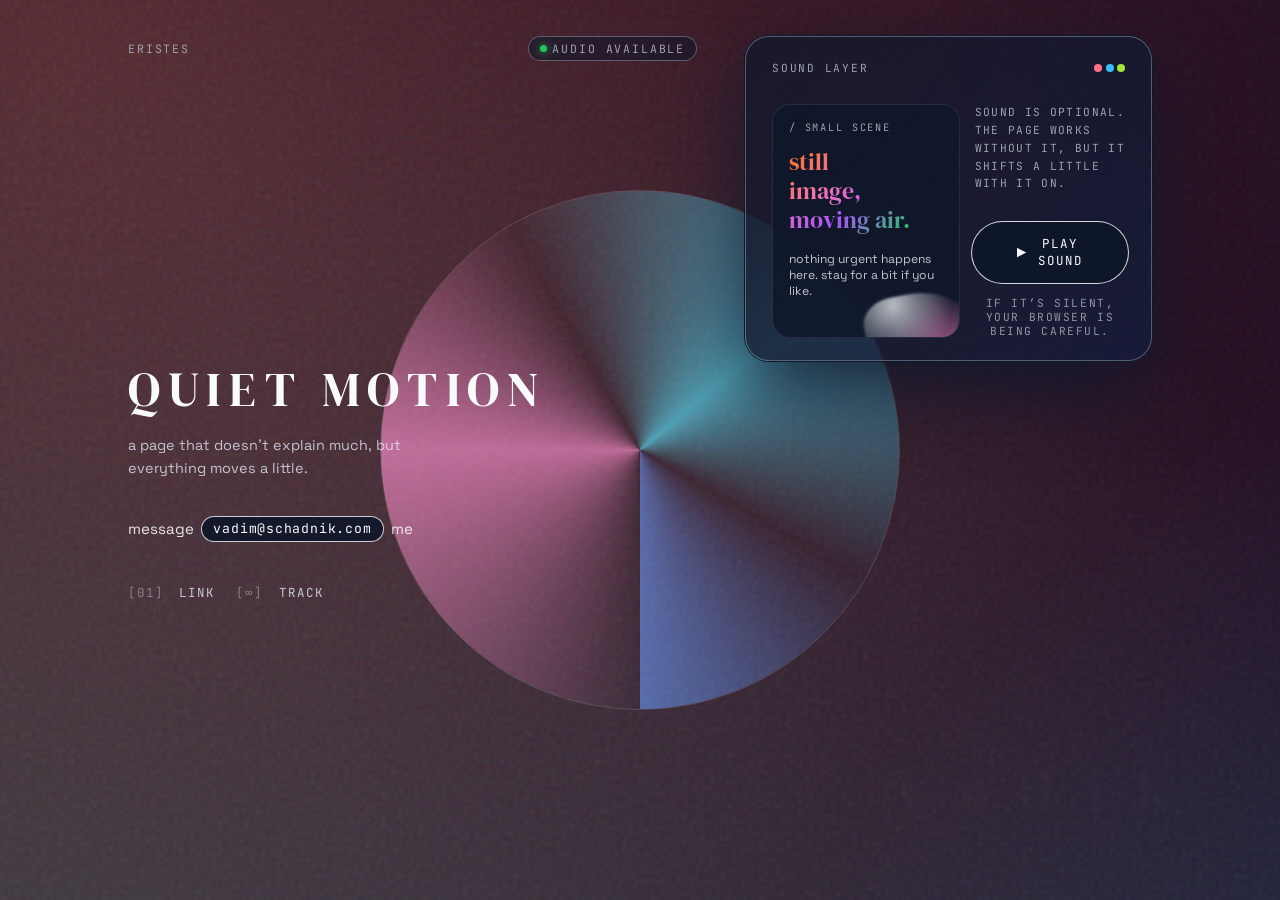
==== commit 5e1fef86: "Update index.html" ====
--- a/index.html
+++ b/index.html
@@ -34,28 +34,39 @@
 
     body {
       font-family: "Space Grotesk", system-ui, -apple-system, BlinkMacSystemFont, "Segoe UI", sans-serif;
+      background: #020617;
+      color: var(--fg-main);
+      overflow: hidden;
+      position: relative;
+      isolation: isolate;
+    }
+
+    /* animated gradient background layer */
+    .bg-gradient {
+      position: fixed;
+      inset: -20%;
       background:
         radial-gradient(circle at 10% 10%, rgba(248, 113, 113, 0.32), transparent 55%),
         radial-gradient(circle at 80% 90%, rgba(56, 189, 248, 0.42), transparent 55%),
         radial-gradient(circle at 0% 90%, rgba(94, 234, 212, 0.35), transparent 55%),
         linear-gradient(135deg, var(--bg-0), var(--bg-1));
-      background-size: 200% 200%;
-      animation: bgShift 140s ease-in-out infinite alternate;
-      color: var(--fg-main);
-      overflow: hidden;
-      position: relative;
-      isolation: isolate;
+      background-size: 180% 180%;
+      animation: bgShift 80s ease-in-out infinite alternate;
+      z-index: -3;
     }
 
     @keyframes bgShift {
       0% {
+        transform: translate3d(-4%, -6%, 0);
         background-position: 0% 0%;
       }
       50% {
-        background-position: 100% 60%;
+        transform: translate3d(4%, 2%, 0);
+        background-position: 80% 40%;
       }
       100% {
-        background-position: 0% 100%;
+        transform: translate3d(-3%, 4%, 0);
+        background-position: 20% 100%;
       }
     }
 
@@ -68,9 +79,15 @@
       opacity: 0.32;
       z-index: -1;
       background-image: url("data:image/svg+xml,%3Csvg viewBox='0 0 140 140' xmlns='http://www.w3.org/2000/svg'%3E%3Cfilter id='n'%3E%3CfeTurbulence type='fractalNoise' baseFrequency='1.2' numOctaves='2' stitchTiles='noStitch'/%3E%3C/filter%3E%3Crect width='100%25' height='100%25' filter='url(%23n)' opacity='0.9'/%3E%3C/svg%3E");
-    }
-
-    /* rotating halo disc */
+      animation: grainDrift 40s linear infinite alternate;
+    }
+
+    @keyframes grainDrift {
+      0% { transform: translate3d(0, 0, 0); }
+      100% { transform: translate3d(10px, -8px, 0); }
+    }
+
+    /* rotating halo disc (parallax via JS) */
     .halo {
       position: fixed;
       width: 520px;
@@ -83,6 +100,7 @@
       mix-blend-mode: screen;
       pointer-events: none;
       overflow: hidden;
+      animation: haloFloat 18s ease-in-out infinite alternate;
     }
 
     .halo::before {
@@ -108,6 +126,11 @@
       }
     }
 
+    @keyframes haloFloat {
+      0% { transform: translate(-50%, -50%) translate3d(0, -4px, 0); }
+      100% { transform: translate(-50%, -50%) translate3d(0, 4px, 0); }
+    }
+
     /* foggy single "vadik" */
     .fog-name {
       position: fixed;
@@ -123,6 +146,12 @@
       mix-blend-mode: soft-light;
       pointer-events: none;
       white-space: nowrap;
+      animation: fogFloat 26s ease-in-out infinite alternate;
+    }
+
+    @keyframes fogFloat {
+      0% { transform: translate3d(0, 0, 0); }
+      100% { transform: translate3d(-8px, 6px, 0); }
     }
 
     /* layout */
@@ -136,6 +165,12 @@
       max-width: 1120px;
       margin: 0 auto;
       z-index: 1;
+      animation: shellFloat 22s ease-in-out infinite alternate;
+    }
+
+    @keyframes shellFloat {
+      0% { transform: translate3d(0, 0, 0); }
+      100% { transform: translate3d(0, -6px, 0); }
     }
 
     @media (max-width: 880px) {
@@ -214,8 +249,44 @@
       opacity: 0.8;
     }
 
+    /* contact line */
+    .contact-line {
+      margin-top: 2.2rem;
+      display: inline-flex;
+      flex-wrap: wrap;
+      align-items: center;
+      gap: 0.45rem;
+      font-size: 0.94rem;
+      line-height: 1.5;
+    }
+
+    .contact-line span {
+      text-transform: lowercase;
+      opacity: 0.9;
+    }
+
+    .contact-email {
+      font-family: "JetBrains Mono", monospace;
+      font-size: 0.82rem;
+      padding: 0.15rem 0.7rem;
+      border-radius: 999px;
+      border: 1px solid rgba(248, 250, 252, 0.8);
+      background: rgba(15, 23, 42, 0.9);
+      text-decoration: none;
+      color: var(--fg-main);
+      letter-spacing: 0.06em;
+      transition: background 0.2s ease, transform 0.12s ease, box-shadow 0.15s ease;
+    }
+
+    .contact-email:hover {
+      background: rgba(248, 250, 252, 0.95);
+      color: #020617;
+      transform: translateY(-1px);
+      box-shadow: 0 10px 24px rgba(15, 23, 42, 0.9);
+    }
+
     .nav-row {
-      margin-top: 3rem;
+      margin-top: 2.6rem;
       display: flex;
       flex-wrap: wrap;
       gap: 1.3rem;
@@ -265,6 +336,12 @@
       padding: 1.5rem 1.6rem 1.4rem;
       position: relative;
       overflow: hidden;
+      animation: blockFloat 26s ease-in-out infinite alternate;
+    }
+
+    @keyframes blockFloat {
+      0% { transform: translate3d(0, 0, 0); }
+      100% { transform: translate3d(0, 6px, 0); }
     }
 
     .block::before {
@@ -338,6 +415,12 @@
       padding: 1rem 1rem 0.9rem;
       position: relative;
       overflow: hidden;
+      animation: posterDrift 30s ease-in-out infinite alternate;
+    }
+
+    @keyframes posterDrift {
+      0% { transform: translate3d(0, 0, 0); }
+      100% { transform: translate3d(6px, -4px, 0); }
     }
 
     .poster-tag {
@@ -417,7 +500,7 @@
     .audio-button {
       border-radius: 999px;
       border: 1px solid rgba(248, 250, 252, 0.85);
-      padding: 0.85rem 2.6rem;
+      padding: 0.85rem 2.8rem;
       background: rgba(15, 23, 42, 0.96);
       color: var(--fg-main);
       cursor: pointer;
@@ -483,6 +566,7 @@
   </style>
 </head>
 <body>
+  <div class="bg-gradient"></div>
   <div class="noise"></div>
   <div class="halo"></div>
   <div class="fog-name">vadik</div>
@@ -516,8 +600,14 @@
         </div>
         <div class="left-sub">
           <span>
-            a page that doesn’t explain much, but still moves a little.
+            a page that doesn’t explain much, but everything moves a little.
           </span>
+        </div>
+
+        <div class="contact-line">
+          <span>message</span>
+          <a class="contact-email" href="mailto:vadim@schadnik.com">vadim@schadnik.com</a>
+          <span>me</span>
         </div>
 
         <nav class="nav-row">
@@ -552,7 +642,7 @@
                 <span>still<br>image,<br>moving air.</span>
               </div>
               <div class="poster-caption">
-                nothing critical happens here. you can stay for a bit if you like.
+                nothing urgent happens here. stay for a bit if you like.
               </div>
               <div class="poster-scribble"></div>
             </div>
@@ -560,7 +650,7 @@
             <div class="side-meta">
               <div class="meta-small">
                 sound is optional.
-                the page works without it, but it’s a little different with it on.
+                the page works without it, but it shifts a little with it on.
               </div>
 
               <div class="audio-strip">
@@ -578,24 +668,86 @@
       </div>
 
       <footer class="footer">
-        <span>minimal information</span>
-        <span>slow movement</span>
+        <span></span>
+        <span></span>
       </footer>
     </section>
   </main>
 
   <script>
-    // Many browsers will block autoplay with sound.
-    // The hidden iframe tries anyway.
-    // The button lets the user explicitly request sound.
-    document.getElementById("play-audio").addEventListener("click", function () {
-      const iframe = document.getElementById("bg-audio");
+    // Audio: browsers may block autoplay with sound.
+    // Hidden iframe tries anyway. Button lets user insist.
+    const audioBtn = document.getElementById("play-audio");
+    const audioStatus = document.getElementById("audio-status");
+    const iframe = document.getElementById("bg-audio");
+
+    audioBtn.addEventListener("click", function () {
       const src = iframe.getAttribute("src");
-      // Retrigger playback after user interaction
-      iframe.setAttribute("src", src);
-      const status = document.getElementById("audio-status");
-      status.textContent = "sound requested. if nothing changes, the browser decided to stay silent.";
+      iframe.setAttribute("src", src); // retrigger after interaction
+      audioStatus.textContent = "sound requested. if nothing changes, the browser decided to stay quiet.";
     });
+
+    // Subtle parallax for motion feeling
+    const halo = document.querySelector(".halo");
+    const fog = document.querySelector(".fog-name");
+    const poster = document.querySelector(".poster");
+    const block = document.querySelector(".block");
+    const shell = document.querySelector(".shell");
+
+    let targetX = 0, targetY = 0;
+    let currentX = 0, currentY = 0;
+
+    function handlePointerMove(e) {
+      const w = window.innerWidth;
+      const h = window.innerHeight;
+      const x = (e.clientX / w) * 2 - 1; // -1 to 1
+      const y = (e.clientY / h) * 2 - 1;
+      targetX = x;
+      targetY = y;
+    }
+
+    window.addEventListener("pointermove", handlePointerMove);
+
+    function lerp(a, b, n) {
+      return a + (b - a) * n;
+    }
+
+    function animate() {
+      currentX = lerp(currentX, targetX, 0.06);
+      currentY = lerp(currentY, targetY, 0.06);
+
+      const dx = currentX;
+      const dy = currentY;
+
+      if (halo) {
+        halo.style.transform =
+          `translate(-50%, -50%) translate3d(${dx * 16}px, ${dy * 10}px, 0)`;
+      }
+
+      if (fog) {
+        fog.style.transform =
+          `translate3d(${dx * -14}px, ${dy * 8}px, 0)`;
+      }
+
+      if (poster) {
+        poster.style.transform =
+          `translate3d(${dx * 6}px, ${dy * -4}px, 0)`;
+      }
+
+      if (block) {
+        block.style.transform =
+          `translate3d(${dx * -4}px, ${dy * 4}px, 0)`;
+      }
+
+      if (shell) {
+        shell.style.transform =
+          `translate3d(${dx * 4}px, ${dy * 2}px, 0)`;
+      }
+
+      requestAnimationFrame(animate);
+    }
+
+    requestAnimationFrame(animate);
   </script>
 </body>
 </html>
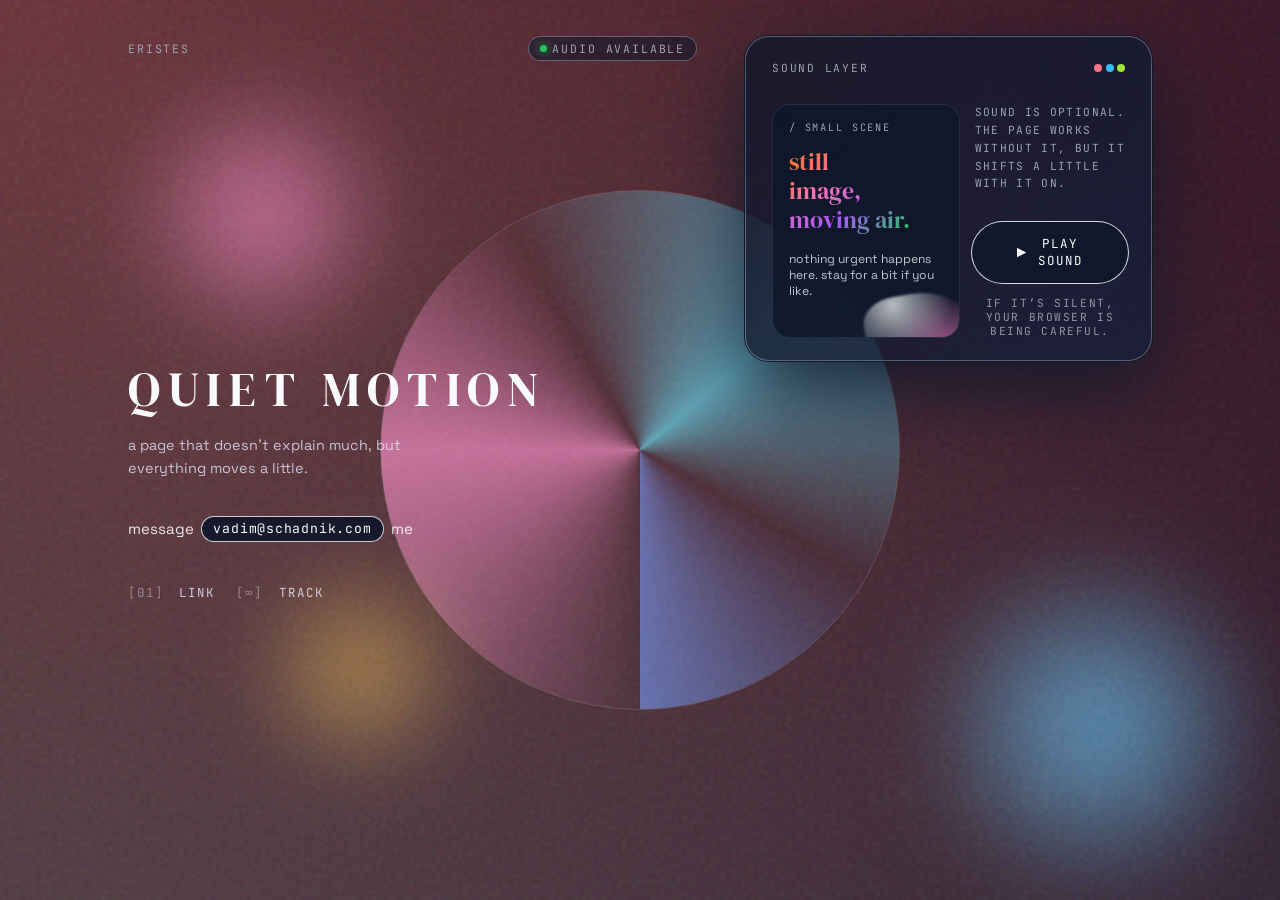
==== commit 87510946: "Update index.html" ====
--- a/index.html
+++ b/index.html
@@ -44,29 +44,29 @@
     /* animated gradient background layer */
     .bg-gradient {
       position: fixed;
-      inset: -20%;
+      inset: -30%;
       background:
-        radial-gradient(circle at 10% 10%, rgba(248, 113, 113, 0.32), transparent 55%),
-        radial-gradient(circle at 80% 90%, rgba(56, 189, 248, 0.42), transparent 55%),
-        radial-gradient(circle at 0% 90%, rgba(94, 234, 212, 0.35), transparent 55%),
+        radial-gradient(circle at 10% 10%, rgba(248, 113, 113, 0.40), transparent 55%),
+        radial-gradient(circle at 80% 90%, rgba(56, 189, 248, 0.48), transparent 55%),
+        radial-gradient(circle at 0% 90%, rgba(94, 234, 212, 0.38), transparent 55%),
         linear-gradient(135deg, var(--bg-0), var(--bg-1));
-      background-size: 180% 180%;
-      animation: bgShift 80s ease-in-out infinite alternate;
-      z-index: -3;
+      background-size: 200% 200%;
+      animation: bgShift 55s ease-in-out infinite alternate;
+      z-index: -4;
     }
 
     @keyframes bgShift {
       0% {
-        transform: translate3d(-4%, -6%, 0);
+        transform: translate3d(-8%, -6%, 0);
         background-position: 0% 0%;
       }
       50% {
-        transform: translate3d(4%, 2%, 0);
-        background-position: 80% 40%;
+        transform: translate3d(8%, 4%, 0);
+        background-position: 85% 40%;
       }
       100% {
-        transform: translate3d(-3%, 4%, 0);
-        background-position: 20% 100%;
+        transform: translate3d(-6%, 8%, 0);
+        background-position: 10% 100%;
       }
     }
 
@@ -77,7 +77,7 @@
       pointer-events: none;
       mix-blend-mode: soft-light;
       opacity: 0.32;
-      z-index: -1;
+      z-index: -2;
       background-image: url("data:image/svg+xml,%3Csvg viewBox='0 0 140 140' xmlns='http://www.w3.org/2000/svg'%3E%3Cfilter id='n'%3E%3CfeTurbulence type='fractalNoise' baseFrequency='1.2' numOctaves='2' stitchTiles='noStitch'/%3E%3C/filter%3E%3Crect width='100%25' height='100%25' filter='url(%23n)' opacity='0.9'/%3E%3C/svg%3E");
       animation: grainDrift 40s linear infinite alternate;
     }
@@ -85,6 +85,65 @@
     @keyframes grainDrift {
       0% { transform: translate3d(0, 0, 0); }
       100% { transform: translate3d(10px, -8px, 0); }
+    }
+
+    /* decorative orbs (background blobs that also parallax) */
+    .orb {
+      position: fixed;
+      border-radius: 999px;
+      filter: blur(40px);
+      opacity: 0.8;
+      mix-blend-mode: screen;
+      pointer-events: none;
+      z-index: -3;
+      animation-timing-function: ease-in-out;
+      animation-iteration-count: infinite;
+      animation-direction: alternate;
+    }
+
+    .orb--pink {
+      width: 320px;
+      height: 320px;
+      background: radial-gradient(circle, rgba(244, 114, 182, 0.9), transparent 60%);
+      top: 6%;
+      left: 8%;
+      animation-name: orbPinkFloat;
+      animation-duration: 38s;
+    }
+
+    @keyframes orbPinkFloat {
+      0% { transform: translate3d(0, 0, 0); }
+      100% { transform: translate3d(28px, 20px, 0); }
+    }
+
+    .orb--cyan {
+      width: 420px;
+      height: 420px;
+      background: radial-gradient(circle, rgba(56, 189, 248, 0.9), transparent 60%);
+      bottom: -4%;
+      right: -2%;
+      animation-name: orbCyanFloat;
+      animation-duration: 46s;
+    }
+
+    @keyframes orbCyanFloat {
+      0% { transform: translate3d(0, 0, 0); }
+      100% { transform: translate3d(-24px, -18px, 0); }
+    }
+
+    .orb--amber {
+      width: 260px;
+      height: 260px;
+      background: radial-gradient(circle, rgba(251, 191, 36, 0.75), transparent 60%);
+      top: 60%;
+      left: 18%;
+      animation-name: orbAmberFloat;
+      animation-duration: 52s;
+    }
+
+    @keyframes orbAmberFloat {
+      0% { transform: translate3d(0, 0, 0); }
+      100% { transform: translate3d(18px, -24px, 0); }
     }
 
     /* rotating halo disc (parallax via JS) */
@@ -96,11 +155,10 @@
       border: 1px solid rgba(248, 250, 252, 0.16);
       top: 50%;
       left: 50%;
-      transform: translate(-50%, -50%);
       mix-blend-mode: screen;
       pointer-events: none;
       overflow: hidden;
-      animation: haloFloat 18s ease-in-out infinite alternate;
+      z-index: -1;
     }
 
     .halo::before {
@@ -124,11 +182,6 @@
       to {
         transform: rotate(360deg);
       }
-    }
-
-    @keyframes haloFloat {
-      0% { transform: translate(-50%, -50%) translate3d(0, -4px, 0); }
-      100% { transform: translate(-50%, -50%) translate3d(0, 4px, 0); }
     }
 
     /* foggy single "vadik" */
@@ -147,6 +200,7 @@
       pointer-events: none;
       white-space: nowrap;
       animation: fogFloat 26s ease-in-out infinite alternate;
+      z-index: -1;
     }
 
     @keyframes fogFloat {
@@ -165,12 +219,6 @@
       max-width: 1120px;
       margin: 0 auto;
       z-index: 1;
-      animation: shellFloat 22s ease-in-out infinite alternate;
-    }
-
-    @keyframes shellFloat {
-      0% { transform: translate3d(0, 0, 0); }
-      100% { transform: translate3d(0, -6px, 0); }
     }
 
     @media (max-width: 880px) {
@@ -336,12 +384,6 @@
       padding: 1.5rem 1.6rem 1.4rem;
       position: relative;
       overflow: hidden;
-      animation: blockFloat 26s ease-in-out infinite alternate;
-    }
-
-    @keyframes blockFloat {
-      0% { transform: translate3d(0, 0, 0); }
-      100% { transform: translate3d(0, 6px, 0); }
     }
 
     .block::before {
@@ -415,12 +457,6 @@
       padding: 1rem 1rem 0.9rem;
       position: relative;
       overflow: hidden;
-      animation: posterDrift 30s ease-in-out infinite alternate;
-    }
-
-    @keyframes posterDrift {
-      0% { transform: translate3d(0, 0, 0); }
-      100% { transform: translate3d(6px, -4px, 0); }
     }
 
     .poster-tag {
@@ -566,13 +602,18 @@
   </style>
 </head>
 <body>
-  <div class="bg-gradient"></div>
+  <div class="bg-gradient parallax" data-depth="-6"></div>
   <div class="noise"></div>
-  <div class="halo"></div>
-  <div class="fog-name">vadik</div>
-
-  <!-- Hidden audio-only YouTube player
-       Uses the track ID you provided: scQsuuFqCrA -->
+
+  <!-- background shapes -->
+  <div class="orb orb--pink parallax" data-depth="-14"></div>
+  <div class="orb orb--cyan parallax" data-depth="-10"></div>
+  <div class="orb orb--amber parallax" data-depth="-8"></div>
+
+  <div class="halo parallax" data-depth="20" data-base="translate(-50%, -50%)"></div>
+  <div class="fog-name parallax" data-depth="-4">vadik</div>
+
+  <!-- Hidden audio-only YouTube player (track id: scQsuuFqCrA) -->
   <div class="audio-shell" aria-hidden="true">
     <iframe
       id="bg-audio"
@@ -584,7 +625,7 @@
     </iframe>
   </div>
 
-  <main class="shell">
+  <main class="shell parallax" data-depth="4">
     <section class="left">
       <header class="top-bar">
         <span>eristes</span>
@@ -624,7 +665,7 @@
     </section>
 
     <section class="right">
-      <div class="block">
+      <div class="block parallax" data-depth="-6">
         <div class="block-inner">
           <div class="block-header">
             <span>sound layer</span>
@@ -636,7 +677,7 @@
           </div>
 
           <div class="canvas">
-            <div class="poster">
+            <div class="poster parallax" data-depth="8">
               <div class="poster-tag">/ small scene</div>
               <div class="poster-main">
                 <span>still<br>image,<br>moving air.</span>
@@ -647,7 +688,7 @@
               <div class="poster-scribble"></div>
             </div>
 
-            <div class="side-meta">
+            <div class="side-meta parallax" data-depth="-3">
               <div class="meta-small">
                 sound is optional.
                 the page works without it, but it shifts a little with it on.
@@ -667,7 +708,7 @@
         </div>
       </div>
 
-      <footer class="footer">
+      <footer class="footer parallax" data-depth="-2">
         <span></span>
         <span></span>
       </footer>
@@ -676,7 +717,6 @@
 
   <script>
     // Audio: browsers may block autoplay with sound.
-    // Hidden iframe tries anyway. Button lets user insist.
     const audioBtn = document.getElementById("play-audio");
     const audioStatus = document.getElementById("audio-status");
     const iframe = document.getElementById("bg-audio");
@@ -687,19 +727,14 @@
       audioStatus.textContent = "sound requested. if nothing changes, the browser decided to stay quiet.";
     });
 
-    // Subtle parallax for motion feeling
-    const halo = document.querySelector(".halo");
-    const fog = document.querySelector(".fog-name");
-    const poster = document.querySelector(".poster");
-    const block = document.querySelector(".block");
-    const shell = document.querySelector(".shell");
-
+    // Parallax for many elements
+    const parallaxEls = document.querySelectorAll(".parallax");
     let targetX = 0, targetY = 0;
     let currentX = 0, currentY = 0;
 
     function handlePointerMove(e) {
-      const w = window.innerWidth;
-      const h = window.innerHeight;
+      const w = window.innerWidth || 1;
+      const h = window.innerHeight || 1;
       const x = (e.clientX / w) * 2 - 1; // -1 to 1
       const y = (e.clientY / h) * 2 - 1;
       targetX = x;
@@ -719,30 +754,13 @@
       const dx = currentX;
       const dy = currentY;
 
-      if (halo) {
-        halo.style.transform =
-          `translate(-50%, -50%) translate3d(${dx * 16}px, ${dy * 10}px, 0)`;
-      }
-
-      if (fog) {
-        fog.style.transform =
-          `translate3d(${dx * -14}px, ${dy * 8}px, 0)`;
-      }
-
-      if (poster) {
-        poster.style.transform =
-          `translate3d(${dx * 6}px, ${dy * -4}px, 0)`;
-      }
-
-      if (block) {
-        block.style.transform =
-          `translate3d(${dx * -4}px, ${dy * 4}px, 0)`;
-      }
-
-      if (shell) {
-        shell.style.transform =
-          `translate3d(${dx * 4}px, ${dy * 2}px, 0)`;
-      }
+      parallaxEls.forEach(el => {
+        const depth = parseFloat(el.dataset.depth || "0");
+        const base = el.dataset.base || "";
+        const moveX = dx * depth;
+        const moveY = dy * depth * 0.7;
+        el.style.transform = `${base} translate3d(${moveX}px, ${moveY}px, 0)`;
+      });
 
       requestAnimationFrame(animate);
     }
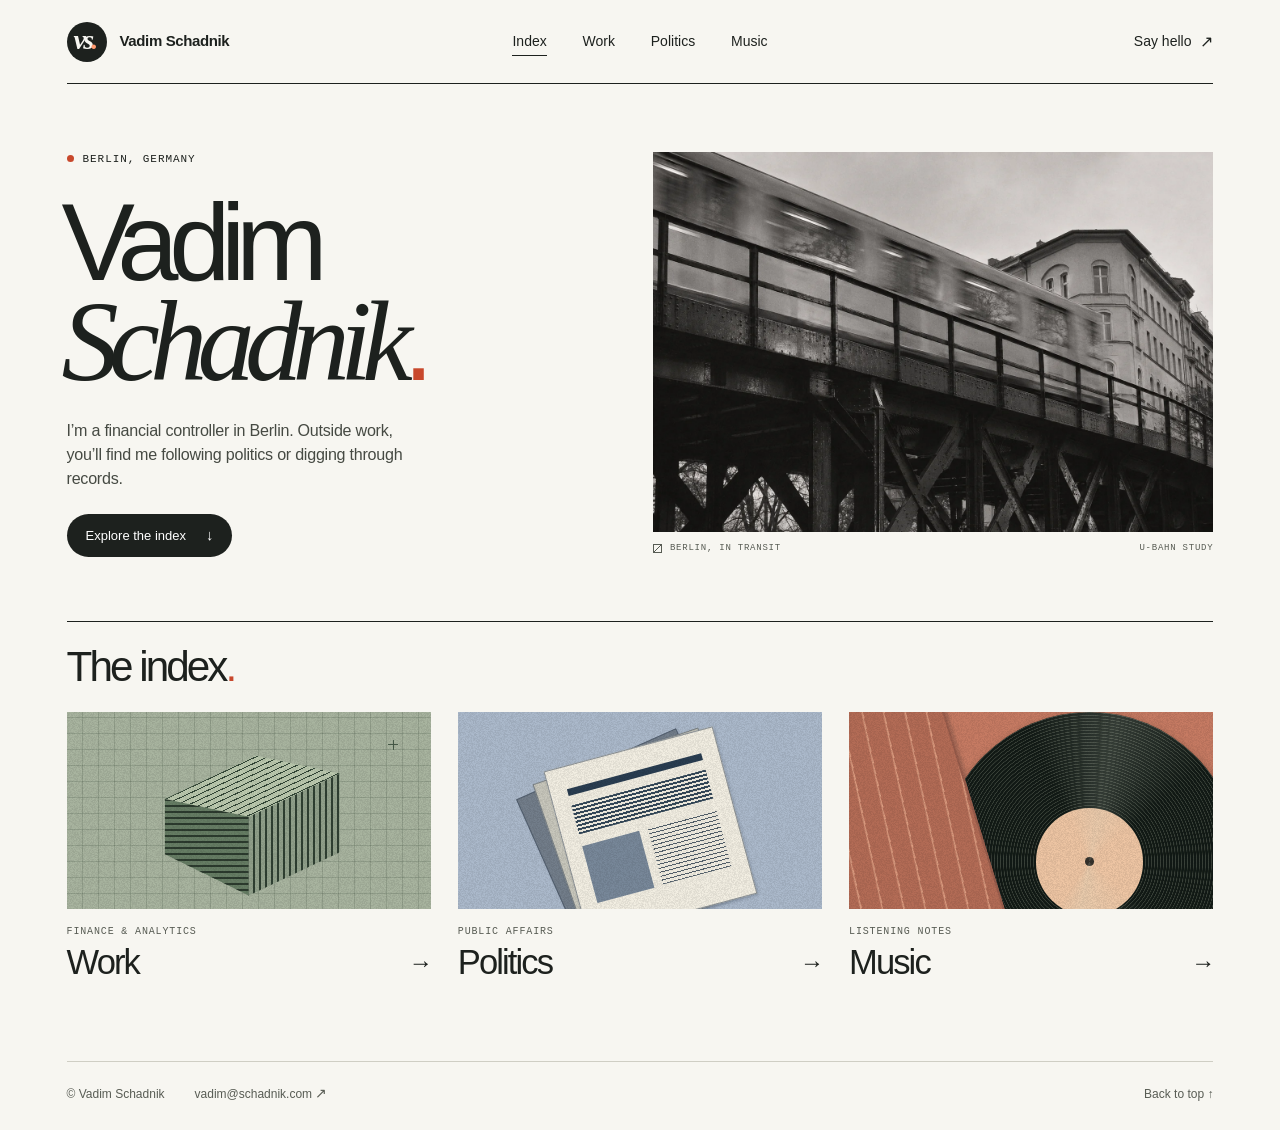
==== commit 67c31ab4: "Build a personal index for work, politics and music" ====
--- a/index.html
+++ b/index.html
@@ -1,771 +1,27 @@
-<!DOCTYPE html>
-<html lang="en">
-<head>
-  <meta charset="UTF-8" />
-  <title>eristes</title>
-  <meta name="viewport" content="width=device-width, initial-scale=1.0" />
-
-  <!-- Fonts -->
-  <link rel="preconnect" href="https://fonts.googleapis.com">
-  <link rel="preconnect" href="https://fonts.gstatic.com" crossorigin>
-  <link
-    href="https://fonts.googleapis.com/css2?family=Space+Grotesk:wght@300;400;500;700&family=DM+Serif+Display&family=JetBrains+Mono:wght@300;400;500&display=swap"
-    rel="stylesheet">
-
-  <style>
-    :root {
-      --bg-0: #05010a;
-      --bg-1: #0b0329;
-      --fg-main: #f9fafb;
-      --fg-soft: #e5e7f7;
-      --fg-muted: #9ca3af;
-    }
-
-    * {
-      margin: 0;
-      padding: 0;
-      box-sizing: border-box;
-    }
-
-    html, body {
-      height: 100%;
-      width: 100%;
-    }
-
-    body {
-      font-family: "Space Grotesk", system-ui, -apple-system, BlinkMacSystemFont, "Segoe UI", sans-serif;
-      background: #020617;
-      color: var(--fg-main);
-      overflow: hidden;
-      position: relative;
-      isolation: isolate;
-    }
-
-    /* animated gradient background layer */
-    .bg-gradient {
-      position: fixed;
-      inset: -30%;
-      background:
-        radial-gradient(circle at 10% 10%, rgba(248, 113, 113, 0.40), transparent 55%),
-        radial-gradient(circle at 80% 90%, rgba(56, 189, 248, 0.48), transparent 55%),
-        radial-gradient(circle at 0% 90%, rgba(94, 234, 212, 0.38), transparent 55%),
-        linear-gradient(135deg, var(--bg-0), var(--bg-1));
-      background-size: 200% 200%;
-      animation: bgShift 55s ease-in-out infinite alternate;
-      z-index: -4;
-    }
-
-    @keyframes bgShift {
-      0% {
-        transform: translate3d(-8%, -6%, 0);
-        background-position: 0% 0%;
-      }
-      50% {
-        transform: translate3d(8%, 4%, 0);
-        background-position: 85% 40%;
-      }
-      100% {
-        transform: translate3d(-6%, 8%, 0);
-        background-position: 10% 100%;
-      }
-    }
-
-    /* noisy overlay */
-    .noise {
-      position: fixed;
-      inset: -10px;
-      pointer-events: none;
-      mix-blend-mode: soft-light;
-      opacity: 0.32;
-      z-index: -2;
-      background-image: url("data:image/svg+xml,%3Csvg viewBox='0 0 140 140' xmlns='http://www.w3.org/2000/svg'%3E%3Cfilter id='n'%3E%3CfeTurbulence type='fractalNoise' baseFrequency='1.2' numOctaves='2' stitchTiles='noStitch'/%3E%3C/filter%3E%3Crect width='100%25' height='100%25' filter='url(%23n)' opacity='0.9'/%3E%3C/svg%3E");
-      animation: grainDrift 40s linear infinite alternate;
-    }
-
-    @keyframes grainDrift {
-      0% { transform: translate3d(0, 0, 0); }
-      100% { transform: translate3d(10px, -8px, 0); }
-    }
-
-    /* decorative orbs (background blobs that also parallax) */
-    .orb {
-      position: fixed;
-      border-radius: 999px;
-      filter: blur(40px);
-      opacity: 0.8;
-      mix-blend-mode: screen;
-      pointer-events: none;
-      z-index: -3;
-      animation-timing-function: ease-in-out;
-      animation-iteration-count: infinite;
-      animation-direction: alternate;
-    }
-
-    .orb--pink {
-      width: 320px;
-      height: 320px;
-      background: radial-gradient(circle, rgba(244, 114, 182, 0.9), transparent 60%);
-      top: 6%;
-      left: 8%;
-      animation-name: orbPinkFloat;
-      animation-duration: 38s;
-    }
-
-    @keyframes orbPinkFloat {
-      0% { transform: translate3d(0, 0, 0); }
-      100% { transform: translate3d(28px, 20px, 0); }
-    }
-
-    .orb--cyan {
-      width: 420px;
-      height: 420px;
-      background: radial-gradient(circle, rgba(56, 189, 248, 0.9), transparent 60%);
-      bottom: -4%;
-      right: -2%;
-      animation-name: orbCyanFloat;
-      animation-duration: 46s;
-    }
-
-    @keyframes orbCyanFloat {
-      0% { transform: translate3d(0, 0, 0); }
-      100% { transform: translate3d(-24px, -18px, 0); }
-    }
-
-    .orb--amber {
-      width: 260px;
-      height: 260px;
-      background: radial-gradient(circle, rgba(251, 191, 36, 0.75), transparent 60%);
-      top: 60%;
-      left: 18%;
-      animation-name: orbAmberFloat;
-      animation-duration: 52s;
-    }
-
-    @keyframes orbAmberFloat {
-      0% { transform: translate3d(0, 0, 0); }
-      100% { transform: translate3d(18px, -24px, 0); }
-    }
-
-    /* rotating halo disc (parallax via JS) */
-    .halo {
-      position: fixed;
-      width: 520px;
-      height: 520px;
-      border-radius: 50%;
-      border: 1px solid rgba(248, 250, 252, 0.16);
-      top: 50%;
-      left: 50%;
-      mix-blend-mode: screen;
-      pointer-events: none;
-      overflow: hidden;
-      z-index: -1;
-    }
-
-    .halo::before {
-      content: "";
-      position: absolute;
-      inset: -40%;
-      background:
-        conic-gradient(from 180deg,
-          rgba(244, 114, 182, 0.0) 0deg,
-          rgba(244, 114, 182, 0.85) 90deg,
-          rgba(59, 130, 246, 0.0) 150deg,
-          rgba(34, 211, 238, 0.85) 230deg,
-          rgba(244, 114, 182, 0.0) 300deg,
-          rgba(59, 130, 246, 0.75) 360deg
-        );
-      animation: spin 90s linear infinite;
-      opacity: 0.8;
-    }
-
-    @keyframes spin {
-      to {
-        transform: rotate(360deg);
-      }
-    }
-
-    /* foggy single "vadik" */
-    .fog-name {
-      position: fixed;
-      bottom: 8%;
-      right: 6%;
-      font-family: "DM Serif Display", "Times New Roman", serif;
-      font-size: clamp(2.5rem, 5vw, 3.5rem);
-      text-transform: lowercase;
-      letter-spacing: 0.6em;
-      color: #f9fafb;
-      opacity: 0.06;
-      filter: blur(2.4px);
-      mix-blend-mode: soft-light;
-      pointer-events: none;
-      white-space: nowrap;
-      animation: fogFloat 26s ease-in-out infinite alternate;
-      z-index: -1;
-    }
-
-    @keyframes fogFloat {
-      0% { transform: translate3d(0, 0, 0); }
-      100% { transform: translate3d(-8px, 6px, 0); }
-    }
-
-    /* layout */
-    .shell {
-      position: relative;
-      display: grid;
-      grid-template-columns: minmax(0, 2.1fr) minmax(0, 1.5fr);
-      gap: 3rem;
-      padding: 2.25rem 3rem 2.5rem;
-      height: 100vh;
-      max-width: 1120px;
-      margin: 0 auto;
-      z-index: 1;
-    }
-
-    @media (max-width: 880px) {
-      .shell {
-        grid-template-columns: minmax(0, 1fr);
-        padding: 1.8rem 1.4rem 2.1rem;
-      }
-    }
-
-    .left {
-      display: flex;
-      flex-direction: column;
-      justify-content: space-between;
-      min-height: 0;
-    }
-
-    .right {
-      display: flex;
-      flex-direction: column;
-      justify-content: space-between;
-      gap: 1.75rem;
-      min-height: 0;
-    }
-
-    /* header strip */
-    .top-bar {
-      display: flex;
-      justify-content: space-between;
-      align-items: center;
-      font-family: "JetBrains Mono", monospace;
-      font-size: 0.72rem;
-      letter-spacing: 0.16em;
-      text-transform: uppercase;
-      color: var(--fg-muted);
-    }
-
-    .top-pill {
-      padding: 0.24rem 0.7rem;
-      border-radius: 999px;
-      border: 1px solid rgba(148, 163, 184, 0.5);
-      background: rgba(15, 23, 42, 0.55);
-      display: inline-flex;
-      align-items: center;
-      gap: 0.35rem;
-    }
-
-    .top-dot {
-      width: 7px;
-      height: 7px;
-      border-radius: 999px;
-      background: #22c55e;
-      box-shadow: 0 0 9px rgba(34, 197, 94, 0.9);
-    }
-
-    /* minimal left content */
-    .left-main {
-      margin-top: 2.4rem;
-    }
-
-    .left-title {
-      font-family: "DM Serif Display", serif;
-      font-size: clamp(2.1rem, 4vw, 3rem);
-      letter-spacing: 0.18em;
-      text-transform: uppercase;
-    }
-
-    .left-sub {
-      margin-top: 0.8rem;
-      font-size: 0.9rem;
-      max-width: 22rem;
-      line-height: 1.6;
-      color: var(--fg-soft);
-    }
-
-    .left-sub span {
-      opacity: 0.8;
-    }
-
-    /* contact line */
-    .contact-line {
-      margin-top: 2.2rem;
-      display: inline-flex;
-      flex-wrap: wrap;
-      align-items: center;
-      gap: 0.45rem;
-      font-size: 0.94rem;
-      line-height: 1.5;
-    }
-
-    .contact-line span {
-      text-transform: lowercase;
-      opacity: 0.9;
-    }
-
-    .contact-email {
-      font-family: "JetBrains Mono", monospace;
-      font-size: 0.82rem;
-      padding: 0.15rem 0.7rem;
-      border-radius: 999px;
-      border: 1px solid rgba(248, 250, 252, 0.8);
-      background: rgba(15, 23, 42, 0.9);
-      text-decoration: none;
-      color: var(--fg-main);
-      letter-spacing: 0.06em;
-      transition: background 0.2s ease, transform 0.12s ease, box-shadow 0.15s ease;
-    }
-
-    .contact-email:hover {
-      background: rgba(248, 250, 252, 0.95);
-      color: #020617;
-      transform: translateY(-1px);
-      box-shadow: 0 10px 24px rgba(15, 23, 42, 0.9);
-    }
-
-    .nav-row {
-      margin-top: 2.6rem;
-      display: flex;
-      flex-wrap: wrap;
-      gap: 1.3rem;
-      font-family: "JetBrains Mono", monospace;
-      font-size: 0.78rem;
-      text-transform: uppercase;
-      letter-spacing: 0.16em;
-    }
-
-    .nav-link {
-      position: relative;
-      color: var(--fg-soft);
-      text-decoration: none;
-      padding-bottom: 0.18rem;
-      opacity: 0.82;
-    }
-
-    .nav-link::after {
-      content: "";
-      position: absolute;
-      left: 0;
-      bottom: 0;
-      width: 0%;
-      height: 1px;
-      background: linear-gradient(90deg, #f97316, #f472b6, #22d3ee);
-      transition: width 0.32s ease-out;
-    }
-
-    .nav-link:hover::after {
-      width: 100%;
-    }
-
-    .nav-link span.key {
-      opacity: 0.5;
-      margin-right: 0.4rem;
-    }
-
-    /* right side block */
-    .block {
-      border-radius: 24px;
-      border: 1px solid rgba(148, 163, 184, 0.5);
-      background:
-        linear-gradient(135deg, rgba(15, 23, 42, 0.9), rgba(15, 23, 42, 0.7));
-      box-shadow:
-        0 0 0 1px rgba(15, 23, 42, 1),
-        0 30px 80px rgba(15, 23, 42, 0.9);
-      padding: 1.5rem 1.6rem 1.4rem;
-      position: relative;
-      overflow: hidden;
-    }
-
-    .block::before {
-      content: "";
-      position: absolute;
-      inset: -60%;
-      background:
-        radial-gradient(circle at 20% 20%, rgba(248, 113, 113, 0.18), transparent 65%),
-        radial-gradient(circle at 80% 80%, rgba(59, 130, 246, 0.18), transparent 70%);
-      opacity: 0.9;
-      mix-blend-mode: soft-light;
-      pointer-events: none;
-    }
-
-    .block-inner {
-      position: relative;
-      z-index: 1;
-      height: 100%;
-      display: flex;
-      flex-direction: column;
-      justify-content: space-between;
-      gap: 1.5rem;
-    }
-
-    .block-header {
-      display: flex;
-      align-items: center;
-      justify-content: space-between;
-      font-family: "JetBrains Mono", monospace;
-      font-size: 0.7rem;
-      text-transform: uppercase;
-      letter-spacing: 0.16em;
-      color: var(--fg-muted);
-      margin-bottom: 0.3rem;
-    }
-
-    .block-dots {
-      display: inline-flex;
-      gap: 0.22rem;
-    }
-
-    .dot {
-      width: 8px;
-      height: 8px;
-      border-radius: 999px;
-      background: #6b7280;
-    }
-
-    .dot--pink { background: #fb7185; }
-    .dot--blue { background: #38bdf8; }
-    .dot--lime { background: #a3e635; }
-
-    .canvas {
-      display: grid;
-      grid-template-columns: minmax(0, 1.5fr) minmax(0, 1.2fr);
-      gap: 0.9rem;
-      align-items: stretch;
-    }
-
-    @media (max-width: 880px) {
-      .canvas {
-        grid-template-columns: minmax(0, 1fr);
-      }
-    }
-
-    .poster {
-      border-radius: 18px;
-      border: 1px solid rgba(248, 250, 252, 0.09);
-      background:
-        linear-gradient(145deg, rgba(15, 23, 42, 0.98), rgba(15, 23, 42, 0.8));
-      padding: 1rem 1rem 0.9rem;
-      position: relative;
-      overflow: hidden;
-    }
-
-    .poster-tag {
-      font-family: "JetBrains Mono", monospace;
-      font-size: 0.64rem;
-      letter-spacing: 0.18em;
-      text-transform: uppercase;
-      color: var(--fg-muted);
-      margin-bottom: 0.9rem;
-    }
-
-    .poster-main {
-      font-family: "DM Serif Display", serif;
-      font-size: 1.5rem;
-      line-height: 1.2;
-      max-width: 11rem;
-    }
-
-    .poster-main span {
-      background: linear-gradient(130deg, #f97316, #f472b6, #a855f7, #22c55e);
-      -webkit-background-clip: text;
-      background-clip: text;
-      color: transparent;
-    }
-
-    .poster-caption {
-      margin-top: 1rem;
-      font-size: 0.76rem;
-      color: rgba(209, 213, 219, 0.92);
-      max-width: 14rem;
-    }
-
-    .poster-scribble {
-      position: absolute;
-      right: -8%;
-      bottom: -16%;
-      width: 58%;
-      aspect-ratio: 4 / 3;
-      border-radius: 36% 64% 56% 44%;
-      background:
-        radial-gradient(circle at 30% 10%, rgba(248, 250, 252, 0.9), transparent 55%),
-        radial-gradient(circle at 70% 80%, rgba(244, 114, 182, 0.9), transparent 62%);
-      mix-blend-mode: screen;
-      opacity: 0.8;
-      filter: blur(1px);
-      transform: rotate(-10deg);
-    }
-
-    .side-meta {
-      font-family: "JetBrains Mono", monospace;
-      font-size: 0.74rem;
-      color: var(--fg-soft);
-      display: flex;
-      flex-direction: column;
-      justify-content: space-between;
-      gap: 0.9rem;
-    }
-
-    .meta-small {
-      font-size: 0.7rem;
-      color: var(--fg-muted);
-      letter-spacing: 0.12em;
-      text-transform: uppercase;
-      line-height: 1.6;
-    }
-
-    /* audio controls – central focus */
-    .audio-strip {
-      margin-top: 0.8rem;
-      display: flex;
-      flex-direction: column;
-      align-items: center;
-      gap: 0.75rem;
-      text-align: center;
-    }
-
-    .audio-button {
-      border-radius: 999px;
-      border: 1px solid rgba(248, 250, 252, 0.85);
-      padding: 0.85rem 2.8rem;
-      background: rgba(15, 23, 42, 0.96);
-      color: var(--fg-main);
-      cursor: pointer;
-      display: inline-flex;
-      align-items: center;
-      gap: 0.6rem;
-      transition: transform 0.1s ease-out, box-shadow 0.12s ease-out, background 0.2s ease;
-      box-shadow: 0 0 0 rgba(248, 250, 252, 0);
-      font-family: "JetBrains Mono", monospace;
-      font-size: 0.78rem;
-      text-transform: uppercase;
-      letter-spacing: 0.16em;
-    }
-
-    .audio-button:hover {
-      transform: translateY(-1px);
-      box-shadow: 0 12px 26px rgba(15, 23, 42, 0.95);
-      background: linear-gradient(120deg, rgba(248, 250, 252, 0.96), rgba(248, 250, 252, 0.9));
-      color: #020617;
-    }
-
-    .audio-icon {
-      font-size: 0.95rem;
-    }
-
-    .audio-status {
-      font-family: "JetBrains Mono", monospace;
-      font-size: 0.7rem;
-      color: var(--fg-muted);
-      letter-spacing: 0.14em;
-      text-transform: uppercase;
-      opacity: 0.9;
-    }
-
-    /* footer */
-    .footer {
-      font-family: "JetBrains Mono", monospace;
-      font-size: 0.7rem;
-      color: var(--fg-muted);
-      text-transform: uppercase;
-      letter-spacing: 0.18em;
-      display: flex;
-      justify-content: space-between;
-      gap: 0.8rem;
-      margin-top: 0.7rem;
-    }
-
-    .footer span:nth-child(2) {
-      text-align: right;
-    }
-
-    /* hidden YouTube iframe: audio only */
-    .audio-shell {
-      position: fixed;
-      width: 1px;
-      height: 1px;
-      bottom: 0;
-      left: 0;
-      opacity: 0;
-      pointer-events: none;
-      z-index: -1;
-    }
-  </style>
-</head>
-<body>
-  <div class="bg-gradient parallax" data-depth="-6"></div>
-  <div class="noise"></div>
-
-  <!-- background shapes -->
-  <div class="orb orb--pink parallax" data-depth="-14"></div>
-  <div class="orb orb--cyan parallax" data-depth="-10"></div>
-  <div class="orb orb--amber parallax" data-depth="-8"></div>
-
-  <div class="halo parallax" data-depth="20" data-base="translate(-50%, -50%)"></div>
-  <div class="fog-name parallax" data-depth="-4">vadik</div>
-
-  <!-- Hidden audio-only YouTube player (track id: scQsuuFqCrA) -->
-  <div class="audio-shell" aria-hidden="true">
-    <iframe
-      id="bg-audio"
-      src="https://www.youtube.com/embed/scQsuuFqCrA?autoplay=1&controls=0&loop=1&playlist=scQsuuFqCrA"
-      title="Background audio"
-      frameborder="0"
-      allow="autoplay; encrypted-media"
-      allowfullscreen>
-    </iframe>
-  </div>
-
-  <main class="shell parallax" data-depth="4">
-    <section class="left">
-      <header class="top-bar">
-        <span>eristes</span>
-        <span class="top-pill">
-          <span class="top-dot"></span>
-          audio available
-        </span>
-      </header>
-
-      <div class="left-main">
-        <div class="left-title">
-          quiet motion
-        </div>
-        <div class="left-sub">
-          <span>
-            a page that doesn’t explain much, but everything moves a little.
-          </span>
-        </div>
-
-        <div class="contact-line">
-          <span>message</span>
-          <a class="contact-email" href="mailto:vadim@schadnik.com">vadim@schadnik.com</a>
-          <span>me</span>
-        </div>
-
-        <nav class="nav-row">
-          <a class="nav-link" href="#">
-            <span class="key">[01]</span> link
-          </a>
-          <a class="nav-link" href="https://youtube.com/watch?v=scQsuuFqCrA" target="_blank" rel="noopener">
-            <span class="key">[∞]</span> track
-          </a>
-        </nav>
-      </div>
-
-      <div></div>
-    </section>
-
-    <section class="right">
-      <div class="block parallax" data-depth="-6">
-        <div class="block-inner">
-          <div class="block-header">
-            <span>sound layer</span>
-            <div class="block-dots">
-              <span class="dot dot--pink"></span>
-              <span class="dot dot--blue"></span>
-              <span class="dot dot--lime"></span>
-            </div>
-          </div>
-
-          <div class="canvas">
-            <div class="poster parallax" data-depth="8">
-              <div class="poster-tag">/ small scene</div>
-              <div class="poster-main">
-                <span>still<br>image,<br>moving air.</span>
-              </div>
-              <div class="poster-caption">
-                nothing urgent happens here. stay for a bit if you like.
-              </div>
-              <div class="poster-scribble"></div>
-            </div>
-
-            <div class="side-meta parallax" data-depth="-3">
-              <div class="meta-small">
-                sound is optional.
-                the page works without it, but it shifts a little with it on.
-              </div>
-
-              <div class="audio-strip">
-                <button class="audio-button" id="play-audio">
-                  <span class="audio-icon">▶</span>
-                  <span>play sound</span>
-                </button>
-                <span class="audio-status" id="audio-status">
-                  if it’s silent, your browser is being careful.
-                </span>
-              </div>
-            </div>
-          </div>
-        </div>
-      </div>
-
-      <footer class="footer parallax" data-depth="-2">
-        <span></span>
-        <span></span>
-      </footer>
-    </section>
-  </main>
-
-  <script>
-    // Audio: browsers may block autoplay with sound.
-    const audioBtn = document.getElementById("play-audio");
-    const audioStatus = document.getElementById("audio-status");
-    const iframe = document.getElementById("bg-audio");
-
-    audioBtn.addEventListener("click", function () {
-      const src = iframe.getAttribute("src");
-      iframe.setAttribute("src", src); // retrigger after interaction
-      audioStatus.textContent = "sound requested. if nothing changes, the browser decided to stay quiet.";
-    });
-
-    // Parallax for many elements
-    const parallaxEls = document.querySelectorAll(".parallax");
-    let targetX = 0, targetY = 0;
-    let currentX = 0, currentY = 0;
-
-    function handlePointerMove(e) {
-      const w = window.innerWidth || 1;
-      const h = window.innerHeight || 1;
-      const x = (e.clientX / w) * 2 - 1; // -1 to 1
-      const y = (e.clientY / h) * 2 - 1;
-      targetX = x;
-      targetY = y;
-    }
-
-    window.addEventListener("pointermove", handlePointerMove);
-
-    function lerp(a, b, n) {
-      return a + (b - a) * n;
-    }
-
-    function animate() {
-      currentX = lerp(currentX, targetX, 0.06);
-      currentY = lerp(currentY, targetY, 0.06);
-
-      const dx = currentX;
-      const dy = currentY;
-
-      parallaxEls.forEach(el => {
-        const depth = parseFloat(el.dataset.depth || "0");
-        const base = el.dataset.base || "";
-        const moveX = dx * depth;
-        const moveY = dy * depth * 0.7;
-        el.style.transform = `${base} translate3d(${moveX}px, ${moveY}px, 0)`;
-      });
-
-      requestAnimationFrame(animate);
-    }
-
-    requestAnimationFrame(animate);
-  </script>
-</body>
-</html>
+<!doctype html>
+<html lang="en"><head>
+<meta charset="utf-8">
+<meta name="viewport" content="width=device-width, initial-scale=1">
+<title>Vadim Schadnik — Berlin</title>
+<meta name="description" content="Vadim Schadnik, a financial controller in Berlin. Selected work, notes on politics and music.">
+<meta name="referrer" content="no-referrer">
+<meta http-equiv="Content-Security-Policy" content="default-src 'none'; img-src 'self'; style-src 'self'; base-uri 'none'; form-action 'none'; object-src 'none'">
+<meta name="theme-color" content="#f6f5f0">
+<meta property="og:title" content="Vadim Schadnik — Berlin">
+<meta property="og:description" content="Vadim Schadnik, a financial controller in Berlin. Selected work, notes on politics and music.">
+<meta property="og:type" content="website">
+<link rel="icon" href="./assets/mark.png">
+<link rel="stylesheet" href="./assets/site.css"></head>
+<body id="top" class="page-home"><a class="skip" href="#main">Skip to content</a>
+<div class="shell">
+<header><a class="brand" href="./" aria-label="Vadim Schadnik, home"><span class="monogram" aria-hidden="true">vs<i>.</i></span><b>Vadim Schadnik</b></a>
+<nav aria-label="Main navigation"><a href="./" aria-current="page">Index</a><a href="./work/">Work</a><a href="./politics/">Politics</a><a href="./music/">Music</a></nav><a class="contact-top" href="mailto:vadim@schadnik.com">Say hello <span class="arr" aria-hidden="true">↗</span></a></header>
+<main id="main">
+<section class="hero"><div class="hero-copy"><div class="eyebrow location"><span></span>Berlin, Germany</div>
+<h1>Vadim<br><em>Schadnik</em><i class="stop">.</i></h1>
+<p>I’m a financial controller in Berlin. Outside work, you’ll find me following politics or digging through records.</p><a class="button" href="#index">Explore the index <span class="arr" aria-hidden="true">↓</span></a></div>
+<figure class="rail"><picture><source media="(max-width: 700px)" srcset="./assets/berlin-small.webp"><img src="./assets/berlin.webp" alt="Monochrome study of a train crossing a steel viaduct in Berlin" width="1410" height="940" fetchpriority="high"></picture>
+<figcaption><span class="crop-mark" aria-hidden="true"></span>Berlin, in transit <span class="fig-end">U-Bahn study</span></figcaption></figure></section>
+<section class="index-section" id="index" aria-labelledby="index-title"><div class="index-head">
+<h2 id="index-title">The index<span>.</span></h2></div><div class="entries"><a class="entry" href="./work/"><div class="art art-work" aria-hidden="true"><div class="grid-sheet"></div><div class="iso left-face"></div><div class="iso right-face"></div><div class="iso top-face"></div><div class="art-cross"></div></div><div class="entry-meta">Finance & analytics</div><div class="entry-title">Work <span class="arr" aria-hidden="true">→</span></div></a><a class="entry" href="./politics/"><div class="art art-politics" aria-hidden="true"><div class="sheaf sheet-back"></div><div class="sheaf sheet-mid"></div><div class="sheaf sheet-front"><i></i><b></b><em></em><small></small></div></div><div class="entry-meta">Public affairs</div><div class="entry-title">Politics <span class="arr" aria-hidden="true">→</span></div></a><a class="entry" href="./music/"><div class="art art-music" aria-hidden="true"><div class="record"><div class="label"><i></i></div></div><div class="sleeve"></div></div><div class="entry-meta">Listening notes</div><div class="entry-title">Music <span class="arr" aria-hidden="true">→</span></div></a></div></section></main>
+<footer><span>© Vadim Schadnik</span><a href="mailto:vadim@schadnik.com">vadim@schadnik.com <span class="arr" aria-hidden="true">↗</span></a><a href="#top">Back to top ↑</a></footer></div></body></html>
--- a/assets/site.css
+++ b/assets/site.css
@@ -0,0 +1,143 @@
+:root {
+  color-scheme: light;
+  --paper: #f7f6f1;
+  --ink: #1d211e;
+  --faint: #585c54;
+  --line: #cfcec4;
+  --accent: #c8482c;
+  --serif: Georgia, "Times New Roman", serif;
+  --sans: "Helvetica Neue", Helvetica, Arial, sans-serif;
+  --mono: "SFMono-Regular", Consolas, "Liberation Mono", monospace;
+}
+* { box-sizing: border-box; }
+html { scroll-behavior: smooth; scroll-padding-top: 20px; }
+body { margin: 0; background: var(--paper); color: var(--ink); font: 16px/1.5 var(--sans); }
+::selection { color: #fff; background: #924334; }
+a { color: inherit; text-decoration: none; }
+a:focus-visible, summary:focus-visible { outline: 3px solid #a93c20; outline-offset: 5px; }
+.shell { width: min(1384px, 100%); padding-inline: clamp(24px, 5.2vw, 78px); margin-inline: auto; }
+header { min-height: 84px; border-bottom: 1px solid var(--ink); display: grid; align-items: center; grid-template-columns: 1fr auto 1fr; gap: 20px; }
+.brand { display: inline-flex; gap: 13px; align-items: center; justify-self: start; white-space: nowrap; }
+.brand b { font-size: 15px; font-weight: 600; letter-spacing: -.025em; }
+.monogram { display: inline-flex; align-items: baseline; justify-content: center; width: 40px; height: 40px; border-radius: 50%; background: var(--ink); color: var(--paper); font: bold italic 28px/36px var(--serif); letter-spacing: -.1em; padding-right: 4px; }
+.monogram i { color: #ff9a70; }
+nav { display: flex; align-items: center; gap: clamp(18px, 2.8vw, 44px); font-size: 14px; }
+nav a { position: relative; padding-block: 7px; }
+nav a::after { position: absolute; content: ""; height: 1px; background: currentColor; left: 0; right: 0; bottom: 3px; transform: scaleX(0); transform-origin: left; transition: transform .18s ease; }
+nav a:hover::after, nav a[aria-current]::after { transform: scaleX(1); }
+.contact-top { justify-self: end; display: inline-flex; gap: 9px; align-items: center; font-size: 14px; }
+.arr { display: inline-block; font: 1.15em/1 Arial, sans-serif; transition: transform .22s ease; }
+.contact-top:hover .arr, .text-link:hover .arr { transform: translate(2px, -2px); }
+.skip { position: absolute; top: 8px; left: 8px; transform: translateY(-155%); z-index: 20; padding: 8px 14px; background: var(--ink); color: white; }
+.skip:focus { transform: none; }
+.hero { display: grid; grid-template-columns: 1fr 1.1fr; gap: clamp(35px, 6vw, 92px); align-items: center; padding: clamp(42px, 5.2vw, 80px) 0 clamp(38px, 5vw, 77px); }
+.eyebrow, figcaption, .entry-meta { font: 11px/1.5 var(--mono); letter-spacing: .085em; text-transform: uppercase; }
+.location { display: flex; gap: 9px; align-items: center; }
+.location span { width: 7px; height: 7px; border-radius: 50%; background: var(--accent); }
+h1, h2, h3, p, figure { margin: 0; }
+.hero h1 { font-family: var(--sans); font-size: clamp(78px, 8.6vw, 128px); line-height: .87; letter-spacing: -.085em; font-weight: 500; margin: 27px 0 24px -.047em; }
+.hero h1 em { font: italic 1.04em/.91 var(--serif); letter-spacing: -.085em; }
+.stop, .index-head h2 span { color: var(--accent); font-style: normal; }
+.hero-copy > p, .topic-hero > div > p { max-width: 39ch; font-size: clamp(16px, 1.26vw, 19px); line-height: 1.5; letter-spacing: -.016em; color: #464a43; }
+.button { display: inline-flex; gap: 20px; align-items: center; padding: 12px 19px; margin-top: 23px; border-radius: 50px; background: var(--ink); color: white; font-size: 13px; font-weight: 500; }
+.button:hover { background: #3a4039; }
+.button:hover .arr { transform: translateY(3px); }
+.rail { margin: 0; min-width: 0; }
+.rail picture { display: block; position: relative; background: #c0bdb4; }
+.rail img { display: block; width: 100%; aspect-ratio: 1.475; height: auto; object-fit: cover; }
+figcaption { display: flex; align-items: center; gap: 8px; color: var(--faint); font-size: 9px; margin-top: 10px; }
+.fig-end { margin-left: auto; }
+.crop-mark { width: 9px; height: 9px; border: 1px solid currentColor; background: linear-gradient(135deg, transparent 46%, currentColor 47% 54%, transparent 55%); }
+.index-section { border-top: 1px solid var(--ink); padding-top: 21px; }
+.index-head { margin-bottom: 22px; }
+.index-head h2 { font-size: clamp(35px, 3.3vw, 48px); line-height: 1.12; font-weight: 500; letter-spacing: -.07em; }
+.entries { display: grid; grid-template-columns: repeat(3, minmax(0, 1fr)); gap: clamp(15px, 2.1vw, 32px); }
+.entry { display: block; min-width: 0; }
+.entry-meta { color: var(--faint); margin-top: 15px; font-size: 10px; }
+.entry-title { display: flex; align-items: center; justify-content: space-between; margin: 3px 0 0; font-size: clamp(27px, 2.7vw, 40px); line-height: 1.2; letter-spacing: -.055em; }
+.entry-title .arr { font-size: 24px; }
+.entry:hover .entry-title .arr { transform: translateX(5px); }
+.art { position: relative; overflow: hidden; isolation: isolate; aspect-ratio: 1.85; }
+.art::after { content: ""; position: absolute; inset: 0; z-index: 8; pointer-events: none; opacity: .14; background-image: url("grain.png"); mix-blend-mode: multiply; }
+.art-work { background: #a9b5a0; }
+.grid-sheet { position: absolute; inset: 0; background: repeating-linear-gradient(0deg, transparent 0 15px, #36473530 15px 16px),repeating-linear-gradient(90deg, transparent 0 15px, #36473530 15px 16px); }
+.iso { position: absolute; inset: 0; }
+.left-face { clip-path: polygon(27% 44%,50% 24%,50% 93%,27% 72%); background: repeating-linear-gradient(0deg,#2c3b2e 0 2px,transparent 2px 6px),#667d64; }
+.right-face { clip-path: polygon(50% 53%,75% 31%,75% 71%,50% 93%); background: repeating-linear-gradient(90deg,#2f4032 0 2px,transparent 2px 6px),#91a18b; }
+.top-face { clip-path: polygon(27% 44%,52% 22%,75% 31%,50% 53%); background: repeating-linear-gradient(155deg,#334737 0 1px,transparent 1px 5px),#bccaaf; }
+.art-cross { position:absolute; width: 10px; height: 10px; top: 14%; right: 9%; background: linear-gradient(90deg,transparent 45%,#485b49 45% 55%,transparent 55%),linear-gradient(transparent 45%,#485b49 45% 55%,transparent 55%); }
+.art-politics { background: #acbacc; }
+.sheaf { position: absolute; width: 48%; height: 88%; left: 29%; top: 17%; border: 1px solid #37465988; background: #eae8de; transform: rotate(-15deg); box-shadow: 1px 2px 3px #34405238; }
+.sheet-back { transform: translate(-11%,6%) rotate(-24deg); background: #737e8b; }
+.sheet-mid { transform: translate(-4%,3%) rotate(-19deg); background: #c9c8bd; }
+.sheet-front { background: #f3efe3; }
+.sheet-front i,.sheet-front b,.sheet-front em,.sheet-front small { position: absolute; left: 10%; right: 10%; }
+.sheet-front i { top: 13%; height: 4%; background: #293d51; }
+.sheet-front b { top: 23%; height: 17%; background: repeating-linear-gradient(0deg,#35495a 0 2px,transparent 2px 4px); }
+.sheet-front em { top: 47%; width: 34%; height: 35%; background: #78889a; }
+.sheet-front small { top: 47%; left: 49%; height: 34%; background:repeating-linear-gradient(0deg,#54616c 0 1px,transparent 1px 4px); }
+.art-music { background: #c77b63; }
+.record { position:absolute; width: 82%; aspect-ratio: 1; border-radius: 50%; top: 0%; left: 25%; background: repeating-radial-gradient(circle,#111915 0px 1.4px,#394139 1.7px 2.15px,#182019 2.4px 3px); box-shadow: 1px 4px 8px #2b261b66; }
+.record::after { content:""; position:absolute; inset:0; border-radius:50%; background: conic-gradient(from -25deg,transparent 0deg,#d9e2d12e 36deg,transparent 74deg,transparent 155deg,#dae2ce38 215deg,transparent 240deg); }
+.label { position:absolute; inset:32%; border-radius:50%; background:#efc6a4; display:grid; place-items:center; }
+.label i { border-radius:50%; width:8%; height:8%; background:#34312b; }
+.sleeve { position:absolute; left:-21%; top:-25%; width:55%; height:160%; transform: rotate(-17deg); border-right: 2px solid #9a5d4c; background: repeating-linear-gradient(95deg,transparent 0 19px,#dc9b7f 20px 21px),#b46c56; box-shadow: 3px 1px 3px #2223; }
+footer { margin-top: clamp(40px,6vw,88px); border-top: 1px solid var(--line); padding: 23px 0 27px; display:flex; flex-wrap:wrap; align-items:center; gap:16px 30px; color:var(--faint); font-size:12px; }
+footer a:last-child { margin-left:auto; }
+footer a:hover,.text-link:hover,.crumb a:hover { text-decoration:underline; text-underline-offset:4px; }
+.crumb { margin: 26px 0 18px; font: 12px var(--mono); }
+.crumb a { display:inline-flex; gap:8px; align-items:center; }
+.topic-hero { display:grid; grid-template-columns:1fr .95fr; align-items:center; gap:clamp(35px,7vw,110px); padding: 12px 0 48px; }
+.topic-hero h1 { font: italic clamp(68px,8.5vw,122px)/1.07 var(--serif); letter-spacing:-.08em; margin: 12px 0 18px -.04em; }
+.topic-hero .art { aspect-ratio:1.75; }
+.stories, .essay { border-top: 1px solid var(--ink); }
+.story,.essay { display:grid; grid-template-columns: minmax(160px,.55fr) 1.45fr; gap:24px; padding:32px 0; }
+.story + .story { border-top:1px solid var(--line); }
+.story .eyebrow,.essay .eyebrow { margin-top:8px; color:var(--faint); }
+.row-main,.essay article { max-width:72ch; }
+.story .story-title,.essay h2 { font-weight:500; line-height:1.08; letter-spacing:-.055em; font-size:clamp(27px,3vw,45px); margin-bottom:12px; }
+.story p { color:#454940; line-height:1.65; }
+.essay article p { font: clamp(18px,1.65vw,23px)/1.56 var(--serif); margin:18px 0; }
+details,.text-link { margin-top:16px; }
+summary,.text-link { display:inline-flex; align-items:center; gap:9px; font-size:14px; font-weight:600; cursor:pointer; }
+summary { list-style:none; }
+summary::-webkit-details-marker { display:none; }
+summary span::after { content:"+"; display:inline-block; }
+details[open] summary span::after { content:"−"; }
+.expanded { border-left:2px solid #a9b5a0; padding-left:14px; margin-top:12px; }
+@media (max-width: 800px) {
+  header { gap:12px; min-height:72px; }
+  .hero { gap:26px; grid-template-columns:1fr 1fr; }
+  .hero h1 { font-size:clamp(66px,9vw,85px); }
+  .hero-copy > p { font-size:16px; }
+  .rail img { aspect-ratio:1.12; }
+}
+@media (max-width: 630px) {
+  .shell { padding-inline:21px; }
+  header { grid-template-columns:1fr auto; padding:14px 0 9px; gap:8px 12px; }
+  .monogram { width:34px; height:34px; font-size:24px; line-height:31px; }
+  nav { grid-row:2; grid-column:1/-1; justify-content:space-between; gap:15px; }
+  .contact-top { grid-column:2; grid-row:1; font-size:13px; }
+  .hero,.topic-hero { grid-template-columns:1fr; gap:25px; padding:34px 0 28px; }
+  .hero h1 { font-size:clamp(74px,17vw,100px); margin:19px 0 17px; }
+  .hero-copy > p,.topic-hero > div > p { max-width:39ch; }
+  .button { margin-top:17px; padding:11px 17px; }
+  .rail img { aspect-ratio:1.75; }
+  .entries { grid-template-columns:1fr; gap:23px; }
+  .art { aspect-ratio:2.1; }
+  .index-head { margin-bottom:15px; }
+  .entry-meta { margin-top:9px; }
+  .entry-title { font-size:31px; }
+  footer { gap:9px 18px; }
+  footer a:last-child { margin-left:0; }
+  .crumb { margin:18px 0 0; }
+  .topic-hero { padding-top:25px; }
+  .topic-hero h1 { margin-top:6px; }
+  .topic-hero .art { aspect-ratio:2.1; }
+  .story,.essay { grid-template-columns:1fr; gap:12px; padding:22px 0; }
+  .story .eyebrow,.essay .eyebrow { margin:0; }
+}
+@media (prefers-reduced-motion: reduce) {
+  html { scroll-behavior:auto; }
+  *, *::before, *::after { transition:none !important; }
+}
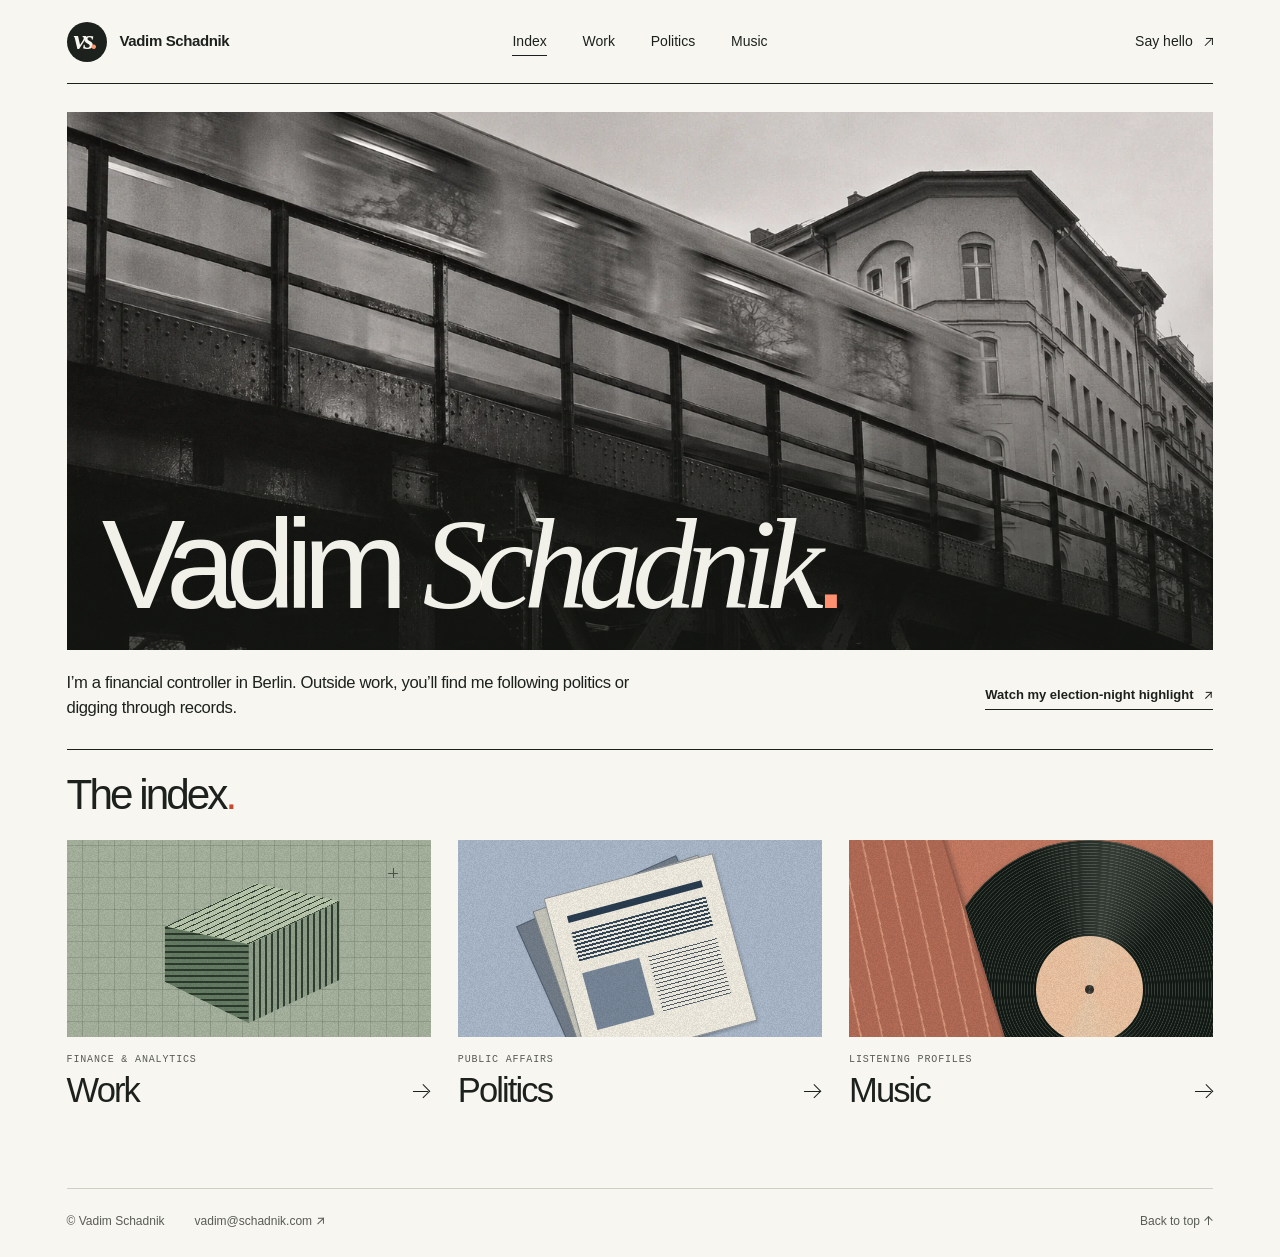
==== commit 952abfa5: "Feature the Berlin train, election-night video and personal profiles" ====
--- a/index.html
+++ b/index.html
@@ -15,13 +15,15 @@
 <body id="top" class="page-home"><a class="skip" href="#main">Skip to content</a>
 <div class="shell">
 <header><a class="brand" href="./" aria-label="Vadim Schadnik, home"><span class="monogram" aria-hidden="true">vs<i>.</i></span><b>Vadim Schadnik</b></a>
-<nav aria-label="Main navigation"><a href="./" aria-current="page">Index</a><a href="./work/">Work</a><a href="./politics/">Politics</a><a href="./music/">Music</a></nav><a class="contact-top" href="mailto:vadim@schadnik.com">Say hello <span class="arr" aria-hidden="true">↗</span></a></header>
+<nav aria-label="Main navigation"><a href="./" aria-current="page">Index</a><a href="./work/">Work</a><a href="./politics/">Politics</a><a href="./music/">Music</a></nav><a class="contact-top" href="mailto:vadim@schadnik.com">Say hello <span class="arr arrow-ne" aria-hidden="true"></span></a></header>
 <main id="main">
-<section class="hero"><div class="hero-copy"><div class="eyebrow location"><span></span>Berlin, Germany</div>
-<h1>Vadim<br><em>Schadnik</em><i class="stop">.</i></h1>
-<p>I’m a financial controller in Berlin. Outside work, you’ll find me following politics or digging through records.</p><a class="button" href="#index">Explore the index <span class="arr" aria-hidden="true">↓</span></a></div>
-<figure class="rail"><picture><source media="(max-width: 700px)" srcset="./assets/berlin-small.webp"><img src="./assets/berlin.webp" alt="Monochrome study of a train crossing a steel viaduct in Berlin" width="1410" height="940" fetchpriority="high"></picture>
-<figcaption><span class="crop-mark" aria-hidden="true"></span>Berlin, in transit <span class="fig-end">U-Bahn study</span></figcaption></figure></section>
+<section class="cover" aria-labelledby="name">
+  <img src="./assets/berlin.webp" srcset="./assets/berlin-small.webp 720w, ./assets/berlin.webp 1536w" sizes="(max-width: 630px) 100vw, (max-width: 1384px) 90vw, 1240px" width="1536" height="1024" fetchpriority="high" alt="A monochrome impression of a Berlin train crossing a steel viaduct">
+  <h1 id="name">Vadim <em>Schadnik</em><i>.</i></h1>
+</section>
+<div class="cover-intro"><p>I’m a financial controller in Berlin. Outside work, you’ll find me following politics or digging through records.</p>
+<a class="highlight-link" href="./politics/#election-night">Watch my election-night highlight <span class="arr arrow-ne" aria-hidden="true"></span></a></div>
 <section class="index-section" id="index" aria-labelledby="index-title"><div class="index-head">
-<h2 id="index-title">The index<span>.</span></h2></div><div class="entries"><a class="entry" href="./work/"><div class="art art-work" aria-hidden="true"><div class="grid-sheet"></div><div class="iso left-face"></div><div class="iso right-face"></div><div class="iso top-face"></div><div class="art-cross"></div></div><div class="entry-meta">Finance & analytics</div><div class="entry-title">Work <span class="arr" aria-hidden="true">→</span></div></a><a class="entry" href="./politics/"><div class="art art-politics" aria-hidden="true"><div class="sheaf sheet-back"></div><div class="sheaf sheet-mid"></div><div class="sheaf sheet-front"><i></i><b></b><em></em><small></small></div></div><div class="entry-meta">Public affairs</div><div class="entry-title">Politics <span class="arr" aria-hidden="true">→</span></div></a><a class="entry" href="./music/"><div class="art art-music" aria-hidden="true"><div class="record"><div class="label"><i></i></div></div><div class="sleeve"></div></div><div class="entry-meta">Listening notes</div><div class="entry-title">Music <span class="arr" aria-hidden="true">→</span></div></a></div></section></main>
-<footer><span>© Vadim Schadnik</span><a href="mailto:vadim@schadnik.com">vadim@schadnik.com <span class="arr" aria-hidden="true">↗</span></a><a href="#top">Back to top ↑</a></footer></div></body></html>+<h2 id="index-title">The index<span>.</span></h2></div><div class="entries"><a class="entry" href="./work/"><div class="art art-work" aria-hidden="true"><div class="grid-sheet"></div><div class="iso left-face"></div><div class="iso right-face"></div><div class="iso top-face"></div><div class="art-cross"></div></div><div class="entry-meta">Finance &amp; analytics</div><div class="entry-title">Work <span class="arr arrow-east" aria-hidden="true"></span></div></a><a class="entry" href="./politics/"><div class="art art-politics" aria-hidden="true"><div class="sheaf sheet-back"></div><div class="sheaf sheet-mid"></div><div class="sheaf sheet-front"><i></i><b></b><em></em><small></small></div></div><div class="entry-meta">Public affairs</div><div class="entry-title">Politics <span class="arr arrow-east" aria-hidden="true"></span></div></a><a class="entry" href="./music/"><div class="art art-music" aria-hidden="true"><div class="record"><div class="label"><i></i></div></div><div class="sleeve"></div></div><div class="entry-meta">Listening profiles</div><div class="entry-title">Music <span class="arr arrow-east" aria-hidden="true"></span></div></a></div></section>
+</main>
+<footer><span>© Vadim Schadnik</span><a href="mailto:vadim@schadnik.com">vadim@schadnik.com <span class="arr arrow-ne" aria-hidden="true"></span></a><a href="#top">Back to top <span class="arr arrow-up" aria-hidden="true"></span></a></footer></div></body></html>
--- a/assets/site.css
+++ b/assets/site.css
@@ -26,28 +26,33 @@
 nav a::after { position: absolute; content: ""; height: 1px; background: currentColor; left: 0; right: 0; bottom: 3px; transform: scaleX(0); transform-origin: left; transition: transform .18s ease; }
 nav a:hover::after, nav a[aria-current]::after { transform: scaleX(1); }
 .contact-top { justify-self: end; display: inline-flex; gap: 9px; align-items: center; font-size: 14px; }
-.arr { display: inline-block; font: 1.15em/1 Arial, sans-serif; transition: transform .22s ease; }
+.arr { display: inline-block; width: .84em; height: .84em; position: relative; vertical-align: -.04em; transition: transform .22s ease; }
+.arr::before, .arr::after { content: ""; position: absolute; }
+.arr::before { width: 78%; left: 9%; top: 50%; border-top: 1.5px solid currentColor; }
+.arr::after { width: 47%; height: 47%; right: 12%; top: 50%; border-top: 1.5px solid currentColor; border-right: 1.5px solid currentColor; transform: translateY(-45%) rotate(45deg); }
+.arrow-ne { rotate: -45deg; }
+.arrow-west { rotate: 180deg; }
+.arrow-up { rotate: -90deg; }
 .contact-top:hover .arr, .text-link:hover .arr { transform: translate(2px, -2px); }
 .skip { position: absolute; top: 8px; left: 8px; transform: translateY(-155%); z-index: 20; padding: 8px 14px; background: var(--ink); color: white; }
 .skip:focus { transform: none; }
-.hero { display: grid; grid-template-columns: 1fr 1.1fr; gap: clamp(35px, 6vw, 92px); align-items: center; padding: clamp(42px, 5.2vw, 80px) 0 clamp(38px, 5vw, 77px); }
-.eyebrow, figcaption, .entry-meta { font: 11px/1.5 var(--mono); letter-spacing: .085em; text-transform: uppercase; }
-.location { display: flex; gap: 9px; align-items: center; }
-.location span { width: 7px; height: 7px; border-radius: 50%; background: var(--accent); }
+
+.eyebrow, .entry-meta { font: 11px/1.5 var(--mono); letter-spacing: .085em; text-transform: uppercase; }
+
+
 h1, h2, h3, p, figure { margin: 0; }
-.hero h1 { font-family: var(--sans); font-size: clamp(78px, 8.6vw, 128px); line-height: .87; letter-spacing: -.085em; font-weight: 500; margin: 27px 0 24px -.047em; }
-.hero h1 em { font: italic 1.04em/.91 var(--serif); letter-spacing: -.085em; }
+
+
 .stop, .index-head h2 span { color: var(--accent); font-style: normal; }
-.hero-copy > p, .topic-hero > div > p { max-width: 39ch; font-size: clamp(16px, 1.26vw, 19px); line-height: 1.5; letter-spacing: -.016em; color: #464a43; }
-.button { display: inline-flex; gap: 20px; align-items: center; padding: 12px 19px; margin-top: 23px; border-radius: 50px; background: var(--ink); color: white; font-size: 13px; font-weight: 500; }
-.button:hover { background: #3a4039; }
-.button:hover .arr { transform: translateY(3px); }
-.rail { margin: 0; min-width: 0; }
-.rail picture { display: block; position: relative; background: #c0bdb4; }
-.rail img { display: block; width: 100%; aspect-ratio: 1.475; height: auto; object-fit: cover; }
-figcaption { display: flex; align-items: center; gap: 8px; color: var(--faint); font-size: 9px; margin-top: 10px; }
-.fig-end { margin-left: auto; }
-.crop-mark { width: 9px; height: 9px; border: 1px solid currentColor; background: linear-gradient(135deg, transparent 46%, currentColor 47% 54%, transparent 55%); }
+.topic-hero > div > p { max-width: 39ch; font-size: clamp(16px, 1.26vw, 19px); line-height: 1.5; letter-spacing: -.016em; color: #464a43; }
+
+
+
+
+
+
+
+
 .index-section { border-top: 1px solid var(--ink); padding-top: 21px; }
 .index-head { margin-bottom: 22px; }
 .index-head h2 { font-size: clamp(35px, 3.3vw, 48px); line-height: 1.12; font-weight: 500; letter-spacing: -.07em; }
@@ -107,10 +112,10 @@
 .expanded { border-left:2px solid #a9b5a0; padding-left:14px; margin-top:12px; }
 @media (max-width: 800px) {
   header { gap:12px; min-height:72px; }
-  .hero { gap:26px; grid-template-columns:1fr 1fr; }
-  .hero h1 { font-size:clamp(66px,9vw,85px); }
-  .hero-copy > p { font-size:16px; }
-  .rail img { aspect-ratio:1.12; }
+
+
+
+
 }
 @media (max-width: 630px) {
   .shell { padding-inline:21px; }
@@ -118,11 +123,11 @@
   .monogram { width:34px; height:34px; font-size:24px; line-height:31px; }
   nav { grid-row:2; grid-column:1/-1; justify-content:space-between; gap:15px; }
   .contact-top { grid-column:2; grid-row:1; font-size:13px; }
-  .hero,.topic-hero { grid-template-columns:1fr; gap:25px; padding:34px 0 28px; }
-  .hero h1 { font-size:clamp(74px,17vw,100px); margin:19px 0 17px; }
-  .hero-copy > p,.topic-hero > div > p { max-width:39ch; }
-  .button { margin-top:17px; padding:11px 17px; }
-  .rail img { aspect-ratio:1.75; }
+  .topic-hero { grid-template-columns:1fr; gap:25px; padding:34px 0 28px; }
+
+  .topic-hero > div > p { max-width:39ch; }
+
+
   .entries { grid-template-columns:1fr; gap:23px; }
   .art { aspect-ratio:2.1; }
   .index-head { margin-bottom:15px; }
@@ -141,3 +146,99 @@
   html { scroll-behavior:auto; }
   *, *::before, *::after { transition:none !important; }
 }
+
+/* The station photograph and the masthead share one full-width frame. */
+.cover {
+  display: grid;
+  align-items: end;
+  position: relative;
+  isolation: isolate;
+  overflow: hidden;
+  height: clamp(360px, 42vw, 580px);
+  margin-top: clamp(16px, 2.2vw, 32px);
+  color: #fffdf5;
+  background: #30322f;
+}
+.cover img, .cover::after { position: absolute; inset: 0; width: 100%; height: 100%; }
+.cover img { z-index: -2; object-fit: cover; object-position: 52% 43%; }
+.cover::after { content: ""; z-index: -1; background: linear-gradient(0deg,#121511ba, #16191515 53%, transparent 76%); }
+.cover h1 { padding: .23em .28em .14em; color: rgb(255 254 246 / 94%); font: 500 clamp(68px, 9.8vw, 146px)/1.08 var(--sans); letter-spacing: -.08em; }
+.cover h1 em { font: italic 1.03em/1 var(--serif); letter-spacing: -.08em; }
+.cover h1 i { font-style: normal; color: #ff9070; }
+.cover-intro { display: flex; justify-content: space-between; align-items: center; gap: 20px; padding: 21px 0 28px; }
+.cover-intro p { max-width: 62ch; font-size: clamp(16px, 1.3vw, 20px); letter-spacing: -.023em; }
+.highlight-link, .film-credit a { display: inline-flex; gap: 9px; align-items: center; font-weight: 600; font-size: 13px; }
+.highlight-link { white-space: nowrap; border-bottom: 1px solid var(--ink); padding-block: 4px; }
+.highlight-link:hover .arr, .profile:hover .arr { transform: translate(2px, -2px); }
+.section-intro { display: flex; justify-content: space-between; align-items: end; gap: 24px; padding: 0 0 28px; }
+.section-intro h1 { font: italic clamp(68px, 8.5vw, 122px)/1.12 var(--serif); letter-spacing: -.08em; }
+.section-intro p { max-width: 32ch; color: var(--faint); padding-bottom: 8px; }
+.profile-pair { display: grid; grid-template-columns: repeat(2, minmax(0, 1fr)); gap: clamp(16px, 2.6vw, 40px); }
+.profile { position: relative; display: block; min-width: 0; isolation: isolate; overflow: hidden; }
+.profile-info { display: flex; flex-direction: column; align-items: start; padding: clamp(22px, 3.2vw, 42px); position: relative; min-height: clamp(228px, 21vw, 320px); }
+.profile-service { font: 600 14px/1.5 var(--sans); letter-spacing: -.02em; }
+.profile-info strong { max-width: 63%; margin-block: auto 16px; font: 500 clamp(28px, 3.1vw, 46px)/1.06 var(--sans); letter-spacing: -.06em; }
+.profile-action { display: inline-flex; align-items: center; gap: 8px; font-size: 13px; font-weight: 600; }
+.profile-art { z-index: -1; position: absolute; inset: 0; overflow: hidden; }
+.profile-art::after { content: ""; position: absolute; inset: 0; opacity: .14; background: url("grain.png"); mix-blend-mode: multiply; }
+.profile-art > i { position: absolute; pointer-events: none; }
+.film-poster:focus-visible { outline-offset: -5px; }
+.profile:hover .profile-action, .film-credit a:hover { text-decoration: underline; text-underline-offset: 4px; }
+.profile-spotify { color: #f7fff0; background: #224b3f; }
+.pressing {
+  right: -24%; top: -13%; height: 126%; aspect-ratio: 1; border-radius: 50%;
+  background: radial-gradient(circle,#17251e 1%,#e8ad7d 1.2% 12%,#202c24 12.2% 14%,transparent 14.3%),
+              conic-gradient(from 25deg,transparent,#e4efce33 50deg,transparent 95deg 175deg,#91af973b 230deg,transparent 265deg),
+              repeating-radial-gradient(circle,#151d16 0 2px,#4a584a 2.5px 3px,#152018 3.5px 5px);
+  box-shadow: -5px 6px 12px #112c2440;
+}
+.sleeve-strip { left: 0; bottom: 0; right: 33%; height: 100%; background: linear-gradient(90deg, #224b3f 42%, #224b3f00); }
+.profile-statsfm { background: #dad3ee; color: #262238; }
+.meter {
+  right: -4%; top: 16%; width: 50%; height: 68%; transform: rotate(-10deg);
+  background: radial-gradient(circle, #655686 32%, transparent 37%) 0 0/9px 9px;
+  clip-path: polygon(0 46%,7% 46%,7% 30%,14% 30%,14% 12%,21% 12%,21% 24%,28% 24%,28% 34%,35% 34%,35% 18%,42% 18%,42% 3%,49% 3%,49% 33%,56% 33%,56% 24%,63% 24%,63% 40%,70% 40%,70% 18%,77% 18%,77% 28%,84% 28%,84% 12%,91% 12%,91% 44%,100% 44%,100% 60%,91% 60%,91% 73%,84% 73%,84% 88%,77% 88%,77% 67%,70% 67%,70% 58%,63% 58%,63% 77%,56% 77%,56% 66%,49% 66%,49% 94%,42% 94%,42% 83%,35% 83%,35% 64%,28% 64%,28% 72%,21% 72%,21% 90%,14% 90%,14% 74%,7% 74%,7% 56%,0 56%);
+}
+.profile-linkedin { background: #d3e2e8; color: #172f3b; }
+.business-card { width: 42%; aspect-ratio: 1.58; left: 66%; top: 17%; transform: rotate(-16deg); border: 1px solid #7998a8; background: #afc7d1; }
+.business-card.front { margin: 8% 0 0 -7%; padding-left: 6%; display: flex; align-items: center; font: italic bold clamp(35px, 5vw, 76px)/1 var(--serif); letter-spacing: -.11em; color: #2a4351; box-shadow: 0 4px 8px #2c435129; background: #eef0e7; }
+.film { border-top: 1px solid var(--ink); padding-top: 14px; scroll-margin-top: 16px; }
+.film-stage { position: relative; aspect-ratio: 16/9; overflow: hidden; background: #202630; }
+.film-stage iframe, .film-poster { width: 100%; height: 100%; display: block; border: 0; }
+.film-poster { position: relative; isolation: isolate; overflow: hidden; background: linear-gradient(125deg,#22293b,#25354d 62%,#233246); color: #f5efe5; }
+.film-poster::before { content: ""; position: absolute; inset: -10%; z-index: -1; background: repeating-radial-gradient(ellipse at 91% 22%, transparent 0 8px, #b0bec837 8px 9px, transparent 9px 18px); transform: rotate(-6deg); }
+.poster-top { position: absolute; top: 9%; left: 5.5%; right: 5.5%; display: flex; align-items: center; gap: 15px; font: 12px/1 var(--mono); letter-spacing: .12em; text-transform: uppercase; }
+.poster-top i { flex: 1; height: 1px; background: #d5dad366; }
+.poster-name { position: absolute; left: 5.1%; top: 50%; transform: translateY(-53%); font: italic clamp(93px,16vw,238px)/1 var(--serif); letter-spacing: -.075em; }
+.play-chip { position: absolute; bottom: 8%; left: 5.5%; display: inline-flex; gap: 9px; align-items: center; padding: 11px 17px; border-radius: 40px; background: #f3a185; color: #27231f; font: 600 14px/1.3 var(--sans); }
+.play-chip i { border-left: 8px solid currentColor; border-top: 5px solid transparent; border-bottom: 5px solid transparent; }
+.film-poster:hover .play-chip { background: #ffc0a8; }
+.film-credit { display: flex; align-items: flex-start; justify-content: space-between; gap: 20px; padding: 18px 0; }
+.film-credit h2 { font: 500 clamp(23px, 2.7vw, 40px)/1.13 var(--sans); letter-spacing: -.045em; max-width: 34ch; text-wrap: balance; }
+.film-credit a { flex-shrink: 0; margin-top: 4px; }
+.substack-row { padding: 12px 0 34px; }
+.profile-substack { background: #efc5a5; color: #422b22; }
+.profile-substack .profile-info { min-height: 200px; }
+.paper-leaf { width: 36%; height: 135%; top: -10%; right: 1%; transform: rotate(-13deg); background: repeating-linear-gradient(0deg,#f6e8d8 0 6px,#b56c572b 7px 8px),#f6e8d8; box-shadow: -6px 6px #b7856999; }
+.paper-type { top: 50%; right: 8%; transform: translateY(-49%) rotate(-13deg); font: italic clamp(70px,12vw,165px)/1 var(--serif); color: #884e39; letter-spacing: -.1em; }
+@media (max-width: 760px) {
+  .cover-intro, .section-intro { align-items: flex-start; flex-direction: column; gap: 12px; }
+  .cover-intro p { max-width: 51ch; }
+  .section-intro > p { max-width: 49ch; padding: 0; }
+  .section-intro { gap: 6px; padding-block: 7px 23px; }
+  .profile-info { min-height: 220px; }
+}
+@media (max-width: 630px) {
+  .cover { height: clamp(345px, 86vw, 450px); }
+  .cover img { object-position: 53% 45%; }
+  .cover h1 { padding: 0 14px 14px; font-size: clamp(62px, 14.9vw, 94px); line-height: .96; }
+  .cover h1 em { display: inline-block; }
+  .cover-intro { padding: 15px 0 22px; }
+  .highlight-link { white-space: normal; }
+  .profile-pair { grid-template-columns: 1fr; }
+  .film-credit { flex-direction: column; gap: 8px; }
+  .poster-name { font-size: clamp(62px, 16.5vw, 102px); }
+  .poster-top { font-size: 9px; }
+  .play-chip { font-size: 12px; padding: 8px 13px; }
+  .profile-substack .profile-info { min-height: 184px; }
+}
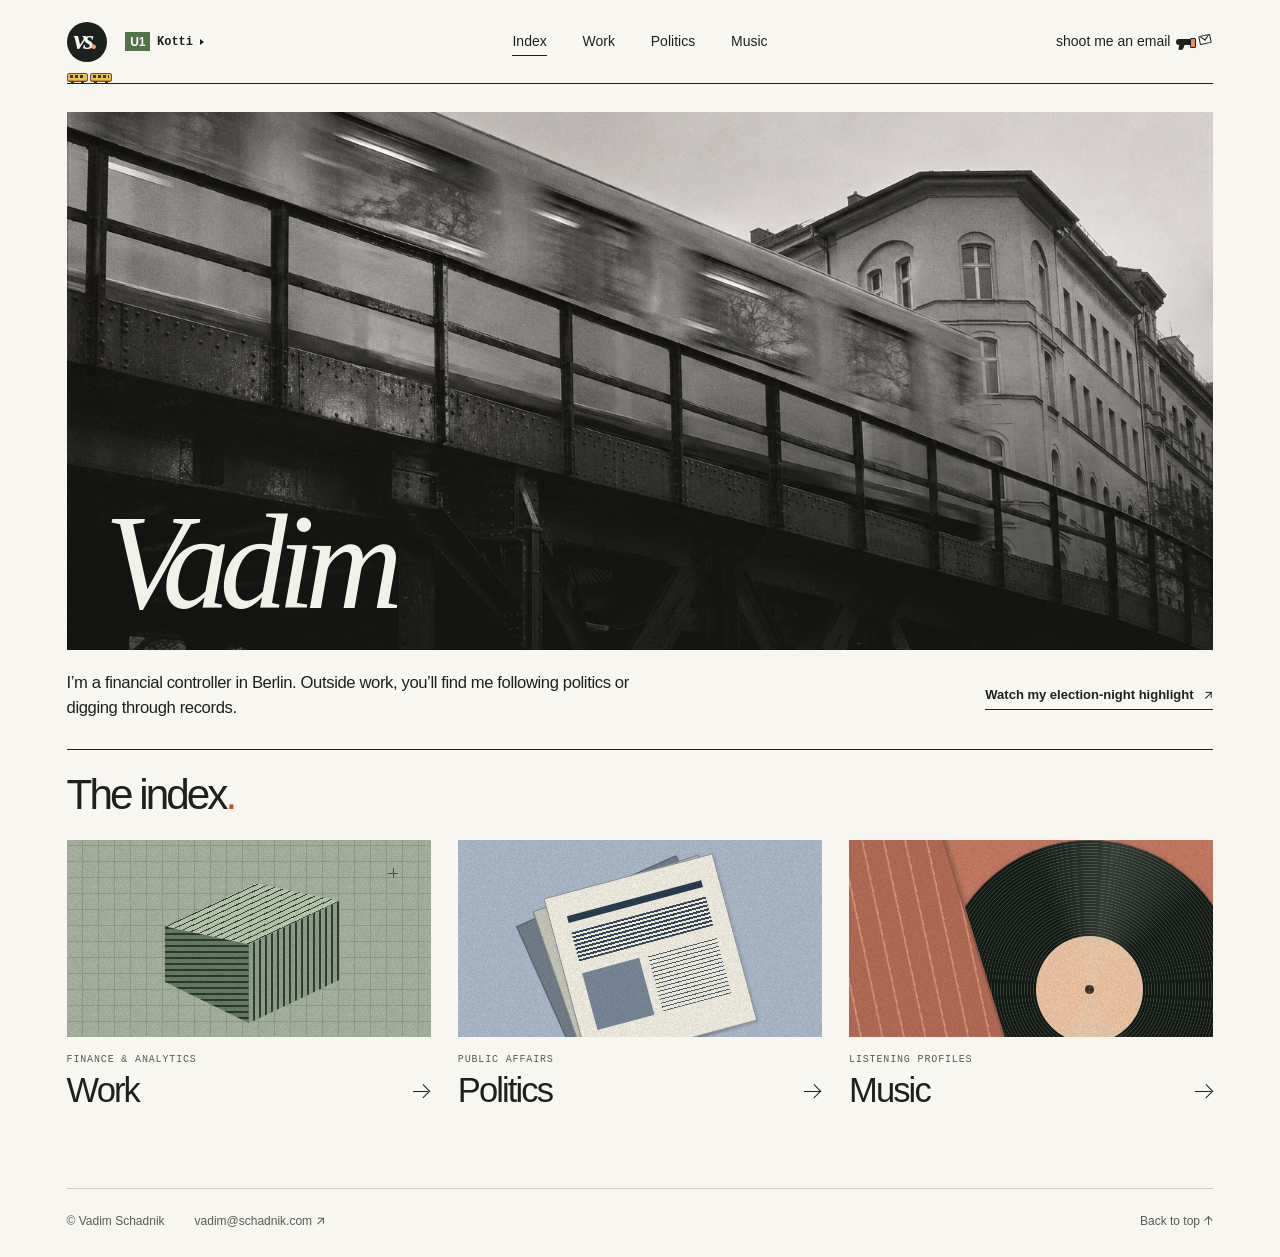
==== commit bbc22849: "Add the interactive Kreuzberg U1 header and simplify the homepage name" ====
--- a/index.html
+++ b/index.html
@@ -3,23 +3,31 @@
 <meta charset="utf-8">
 <meta name="viewport" content="width=device-width, initial-scale=1">
 <title>Vadim Schadnik — Berlin</title>
-<meta name="description" content="Vadim Schadnik, a financial controller in Berlin. Selected work, notes on politics and music.">
+<meta name="description" content="Vadim Schadnik, a financial controller in Berlin. Work, politics and music profiles.">
 <meta name="referrer" content="no-referrer">
-<meta http-equiv="Content-Security-Policy" content="default-src 'none'; img-src 'self'; style-src 'self'; base-uri 'none'; form-action 'none'; object-src 'none'">
+<meta http-equiv="Content-Security-Policy" content="default-src 'none'; img-src 'self'; style-src 'self'; base-uri 'none'; form-action 'none'; object-src 'none'; script-src 'self'">
 <meta name="theme-color" content="#f6f5f0">
 <meta property="og:title" content="Vadim Schadnik — Berlin">
-<meta property="og:description" content="Vadim Schadnik, a financial controller in Berlin. Selected work, notes on politics and music.">
+<meta property="og:description" content="Vadim Schadnik, a financial controller in Berlin. Work, politics and music profiles.">
 <meta property="og:type" content="website">
 <link rel="icon" href="./assets/mark.png">
-<link rel="stylesheet" href="./assets/site.css"></head>
+<link rel="stylesheet" href="./assets/site.css"><script src="./assets/station.js" defer></script>
+</head>
 <body id="top" class="page-home"><a class="skip" href="#main">Skip to content</a>
 <div class="shell">
-<header><a class="brand" href="./" aria-label="Vadim Schadnik, home"><span class="monogram" aria-hidden="true">vs<i>.</i></span><b>Vadim Schadnik</b></a>
-<nav aria-label="Main navigation"><a href="./" aria-current="page">Index</a><a href="./work/">Work</a><a href="./politics/">Politics</a><a href="./music/">Music</a></nav><a class="contact-top" href="mailto:vadim@schadnik.com">Say hello <span class="arr arrow-ne" aria-hidden="true"></span></a></header>
+<header><div class="brand-group"><a class="brand" href="./" aria-label="Vadim Schadnik, home"><span class="monogram" aria-hidden="true">vs<i>.</i></span></a>
+  <button class="station-switch" type="button" aria-label="Kottbusser Tor. Send the U1 to Görlitzer Bahnhof" title="Send the U1 to Görlitzer Bahnhof" hidden>
+    <span class="line-number" aria-hidden="true">U1</span>
+    <span class="station-name" aria-hidden="true">Kotti</span>
+    <span class="station-direction" aria-hidden="true"></span>
+  </button>
+</div>
+<nav aria-label="Main navigation"><a href="./" aria-current="page">Index</a><a href="./work/">Work</a><a href="./politics/">Politics</a><a href="./music/">Music</a></nav><a class="contact-top" href="mailto:vadim@schadnik.com">shoot me an email <span class="mail-animation" aria-hidden="true"><i class="mail-launcher"></i><i class="mail-envelope"></i></span></a>
+<div class="rail" aria-hidden="true"><div class="train"><i></i><i></i></div></div></header>
 <main id="main">
 <section class="cover" aria-labelledby="name">
   <img src="./assets/berlin.webp" srcset="./assets/berlin-small.webp 720w, ./assets/berlin.webp 1536w" sizes="(max-width: 630px) 100vw, (max-width: 1384px) 90vw, 1240px" width="1536" height="1024" fetchpriority="high" alt="A monochrome impression of a Berlin train crossing a steel viaduct">
-  <h1 id="name">Vadim <em>Schadnik</em><i>.</i></h1>
+  <h1 id="name">Vadim</h1>
 </section>
 <div class="cover-intro"><p>I’m a financial controller in Berlin. Outside work, you’ll find me following politics or digging through records.</p>
 <a class="highlight-link" href="./politics/#election-night">Watch my election-night highlight <span class="arr arrow-ne" aria-hidden="true"></span></a></div>
--- a/assets/site.css
+++ b/assets/site.css
@@ -18,7 +18,6 @@
 .shell { width: min(1384px, 100%); padding-inline: clamp(24px, 5.2vw, 78px); margin-inline: auto; }
 header { min-height: 84px; border-bottom: 1px solid var(--ink); display: grid; align-items: center; grid-template-columns: 1fr auto 1fr; gap: 20px; }
 .brand { display: inline-flex; gap: 13px; align-items: center; justify-self: start; white-space: nowrap; }
-.brand b { font-size: 15px; font-weight: 600; letter-spacing: -.025em; }
 .monogram { display: inline-flex; align-items: baseline; justify-content: center; width: 40px; height: 40px; border-radius: 50%; background: var(--ink); color: var(--paper); font: bold italic 28px/36px var(--serif); letter-spacing: -.1em; padding-right: 4px; }
 .monogram i { color: #ff9a70; }
 nav { display: flex; align-items: center; gap: clamp(18px, 2.8vw, 44px); font-size: 14px; }
@@ -162,9 +161,7 @@
 .cover img, .cover::after { position: absolute; inset: 0; width: 100%; height: 100%; }
 .cover img { z-index: -2; object-fit: cover; object-position: 52% 43%; }
 .cover::after { content: ""; z-index: -1; background: linear-gradient(0deg,#121511ba, #16191515 53%, transparent 76%); }
-.cover h1 { padding: .23em .28em .14em; color: rgb(255 254 246 / 94%); font: 500 clamp(68px, 9.8vw, 146px)/1.08 var(--sans); letter-spacing: -.08em; }
-.cover h1 em { font: italic 1.03em/1 var(--serif); letter-spacing: -.08em; }
-.cover h1 i { font-style: normal; color: #ff9070; }
+.cover h1 { padding: .23em .28em .14em; color: rgb(255 254 246 / 94%); font: italic clamp(84px, 10.6vw, 154px)/1 var(--serif); letter-spacing: -.075em; }
 .cover-intro { display: flex; justify-content: space-between; align-items: center; gap: 20px; padding: 21px 0 28px; }
 .cover-intro p { max-width: 62ch; font-size: clamp(16px, 1.3vw, 20px); letter-spacing: -.023em; }
 .highlight-link, .film-credit a { display: inline-flex; gap: 9px; align-items: center; font-weight: 600; font-size: 13px; }
@@ -232,7 +229,6 @@
   .cover { height: clamp(345px, 86vw, 450px); }
   .cover img { object-position: 53% 45%; }
   .cover h1 { padding: 0 14px 14px; font-size: clamp(62px, 14.9vw, 94px); line-height: .96; }
-  .cover h1 em { display: inline-block; }
   .cover-intro { padding: 15px 0 22px; }
   .highlight-link { white-space: normal; }
   .profile-pair { grid-template-columns: 1fr; }
@@ -242,3 +238,102 @@
   .play-chip { font-size: 12px; padding: 8px 13px; }
   .profile-substack .profile-info { min-height: 184px; }
 }
+
+/* A miniature elevated railway follows the header rule. */
+header { position: relative; }
+.brand-group { display: flex; align-items: center; gap: clamp(9px, 1.15vw, 17px); }
+.station-switch {
+  display: inline-flex; align-items: center; justify-content: flex-start; gap: 7px;
+  min-height: 32px; border: 0; padding: 3px 4px; background: transparent;
+  color: var(--ink); font: 600 12px/1 var(--mono); cursor: pointer;
+}
+.station-switch[hidden] { display: none; }
+.station-switch:focus-visible { outline: 2px solid #a93c20; outline-offset: 3px; }
+.line-number {
+  padding: 4px 5px 3px; background: #537348; color: #fff;
+  font: bold 12px/1 var(--sans); letter-spacing: -.025em;
+}
+.station-name { min-width: 5ch; text-align: left; }
+.station-direction { width: 0; height: 0; border-block: 3px solid transparent; border-left: 4px solid currentColor; }
+.station-switch[data-end="1"] .station-direction { transform: rotate(180deg); }
+.station-switch:is(:hover, :focus-visible) .station-name { text-decoration: underline; text-underline-offset: 3px; }
+.rail {
+  position: absolute; inset: auto 0 0; height: 12px; overflow: hidden;
+  pointer-events: none; visibility: hidden;
+}
+.rail[data-end] { visibility: visible; }
+.train {
+  position: absolute; left: 0; bottom: 1px; display: flex; gap: 2px; width: 45px;
+  transition: left 2.45s cubic-bezier(.5,0,.32,1);
+}
+.rail[data-end="1"] .train { left: calc(100% - 45px); }
+.train i {
+  position: relative; flex: 1; height: 9px; border: 1px solid #675138;
+  border-radius: 2px; background: #edbe50; box-shadow: inset 0 -1px #ca8c28;
+}
+.train i::before {
+  content: ""; position: absolute; inset: 1px 2px auto; height: 3px;
+  background: repeating-linear-gradient(90deg, #313a37 0 3px, transparent 3px 5px);
+}
+.train i::after {
+  content: ""; position: absolute; left: 3px; right: 3px; bottom: -2px; height: 2px;
+  border-inline: 3px solid #343735;
+}
+
+.contact-top { min-height: 44px; gap: 5px; white-space: nowrap; }
+.mail-animation { position: relative; display: inline-block; flex: none; width: 38px; height: 25px; }
+.mail-launcher {
+  position: absolute; top: 10px; left: 1px; width: 19px; height: 6px;
+  background: var(--ink); border-radius: 3px 1px 1px 3px; transform-origin: 25% 80%;
+}
+.mail-launcher::before {
+  content: ""; position: absolute; top: 4px; left: 3px; width: 5px; height: 7px;
+  border-radius: 0 0 2px 2px; background: var(--ink); transform: skewX(-17deg);
+}
+.mail-launcher::after {
+  content: ""; position: absolute; right: -1px; top: -1px; height: 8px; width: 4px;
+  border: 1px solid var(--ink); background: #f08a62; border-radius: 1px;
+}
+.mail-envelope {
+  position: absolute; left: 24px; top: 6px; width: 12px; height: 9px;
+  border: 1.25px solid var(--ink); border-radius: 1px; background: var(--paper);
+  transform: rotate(-12deg); overflow: hidden;
+}
+.mail-envelope::before {
+  content: ""; display: block; position: absolute; top: -5px; left: 1px;
+  width: 7px; height: 7px; border: solid var(--ink); border-width: 0 1px 1px 0;
+  transform: rotate(45deg);
+}
+@keyframes mail-pop {
+  0%, 100% { transform: none; }
+  24% { transform: translateX(-2px) rotate(-17deg); }
+  65% { transform: rotate(4deg); }
+}
+@keyframes letter-flight {
+  0% { opacity: 0; transform: translate(-9px, 3px) scale(.5); }
+  25% { opacity: 1; }
+  72% { opacity: 1; transform: translate(3px,-4px) rotate(-18deg); }
+  87% { opacity: 0; transform: translate(5px,-6px) rotate(-25deg); }
+  100% { opacity: 1; transform: rotate(-12deg); }
+}
+
+@media (prefers-reduced-motion: no-preference) {
+  .contact-top:is(:hover, :focus-visible, :active) .mail-launcher { animation: mail-pop .48s ease-out; }
+  .contact-top:is(:hover, :focus-visible, :active) .mail-envelope { animation: letter-flight .7s ease-out; }
+  .entry .iso, .entry .sheaf, .entry .record { transition: transform .42s cubic-bezier(.22,.7,.25,1); }
+  .entry:is(:hover, :focus-visible, :active) .iso { transform: translateY(-5px); }
+  .entry:is(:hover, :focus-visible, :active) .sheet-back { transform: translate(-14%,7%) rotate(-29deg); }
+  .entry:is(:hover, :focus-visible, :active) .sheet-front { transform: translate(3%,-3%) rotate(-9deg); }
+  .entry:is(:hover, :focus-visible, :active) .record { transform: translateX(4%) rotate(20deg); }
+}
+@media (max-width: 760px) {
+  header { grid-template-columns: minmax(0,1fr) auto; gap: 0 8px; padding: 10px 0 12px; }
+  header nav { grid-row: 2; grid-column: 1/-1; justify-content: space-between; }
+  .contact-top { grid-column: 2; grid-row: 1; }
+  .station-switch { min-height: 44px; }
+}
+@media (max-width: 420px) {
+  .brand-group { gap: 6px; }
+  .station-switch { gap: 4px; }
+  .contact-top { font-size: 12px; gap: 2px; }
+}
